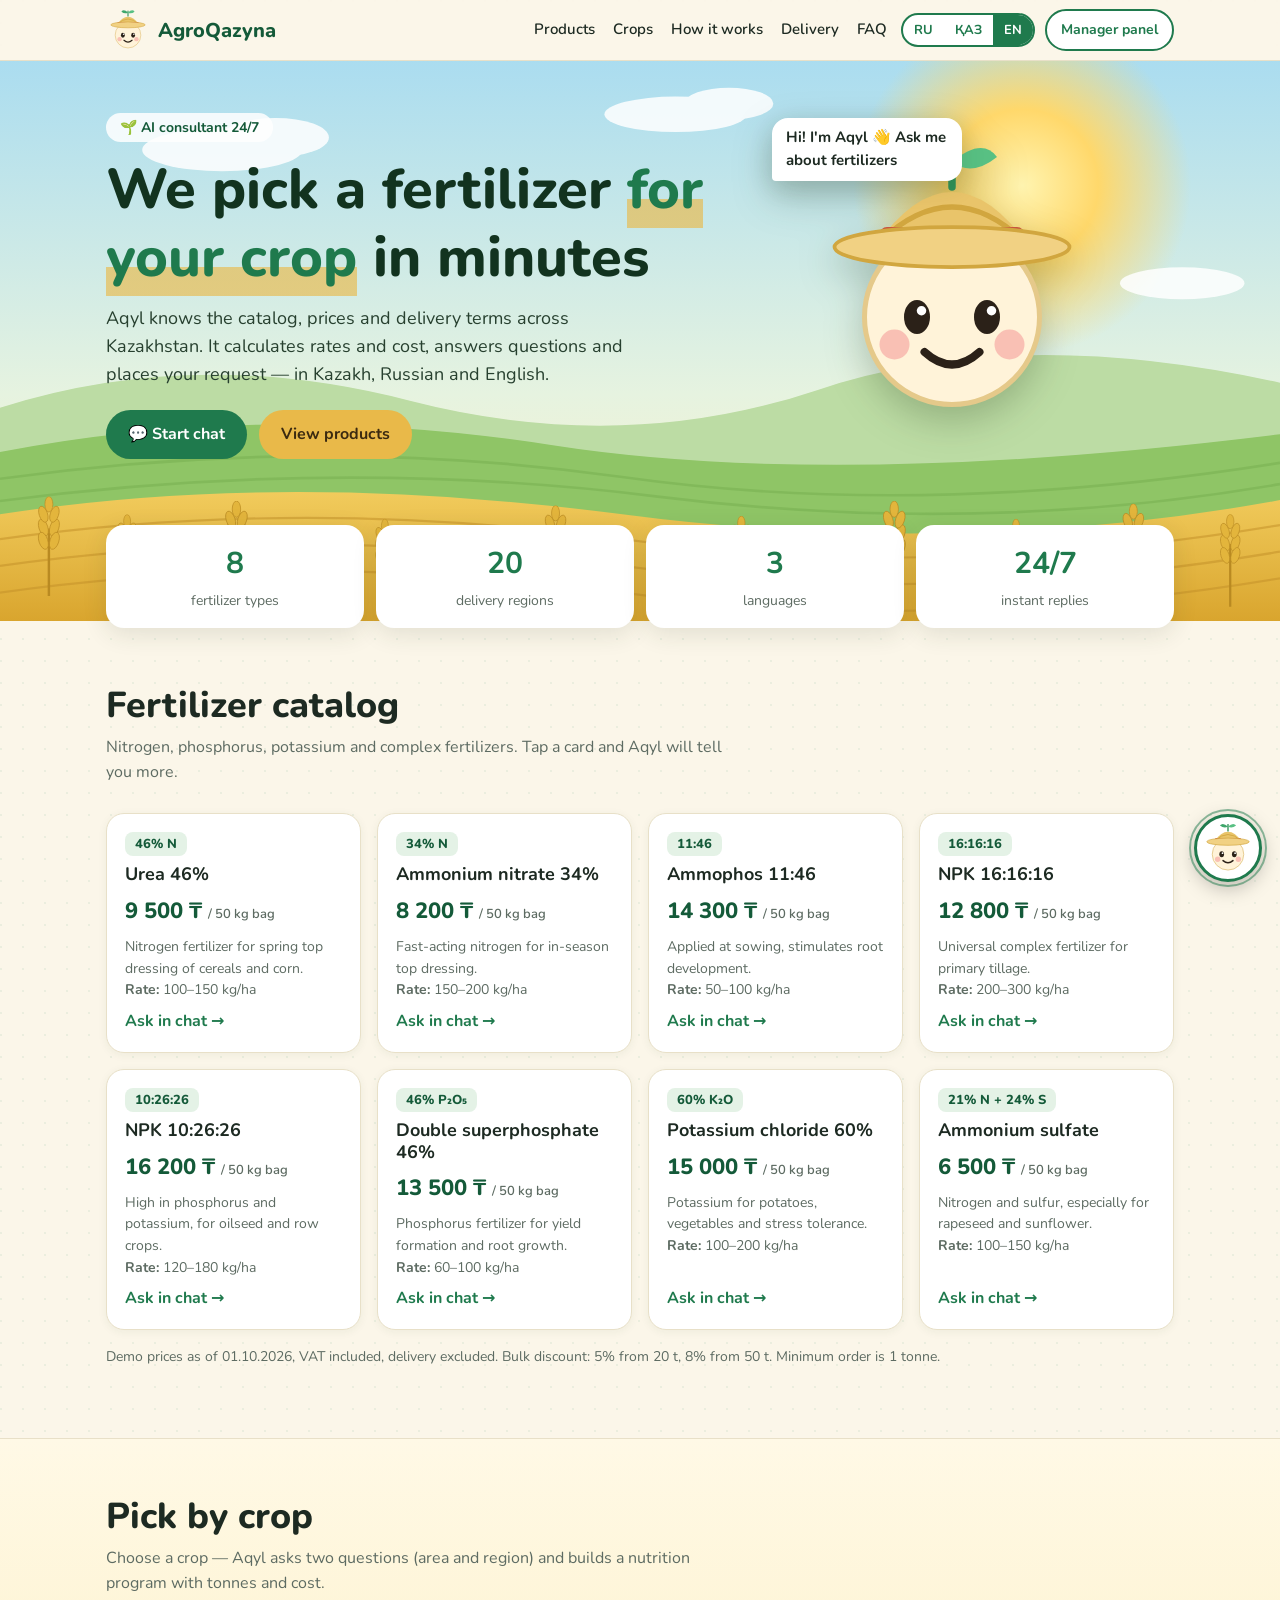
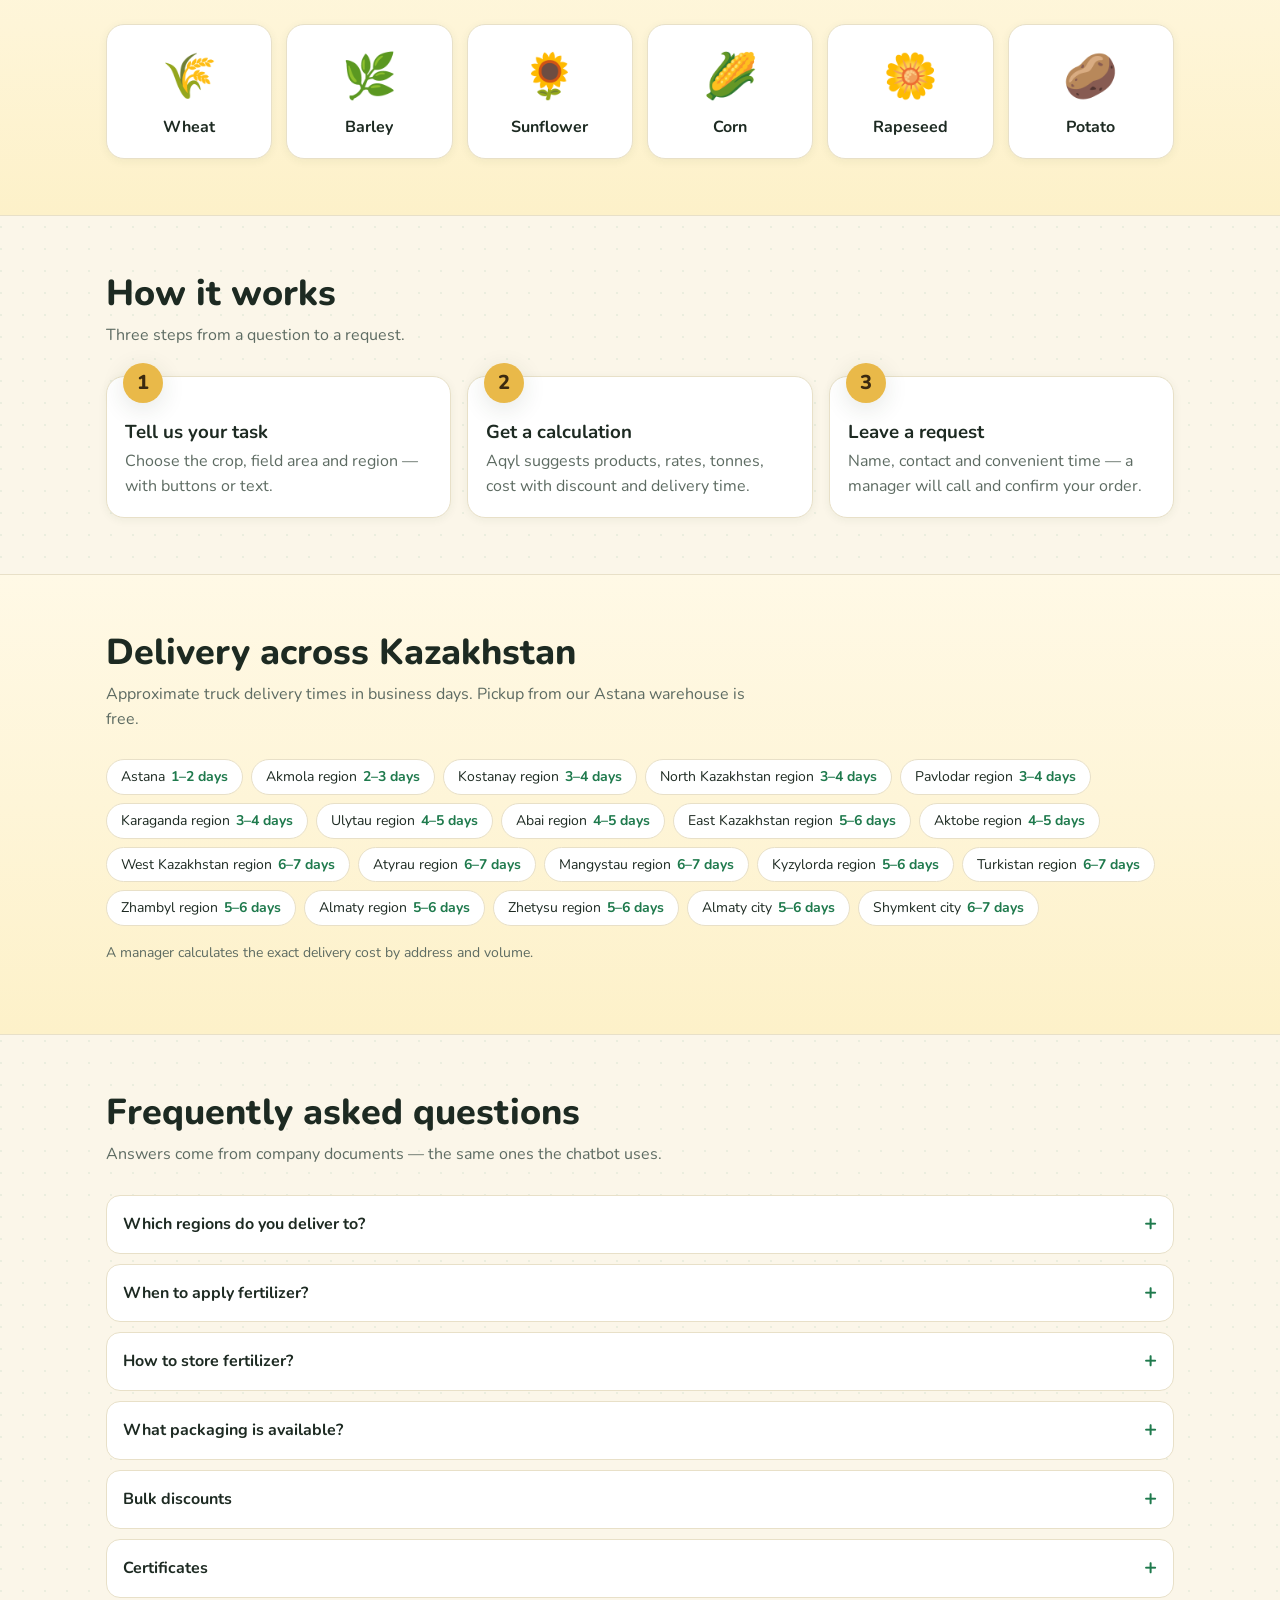
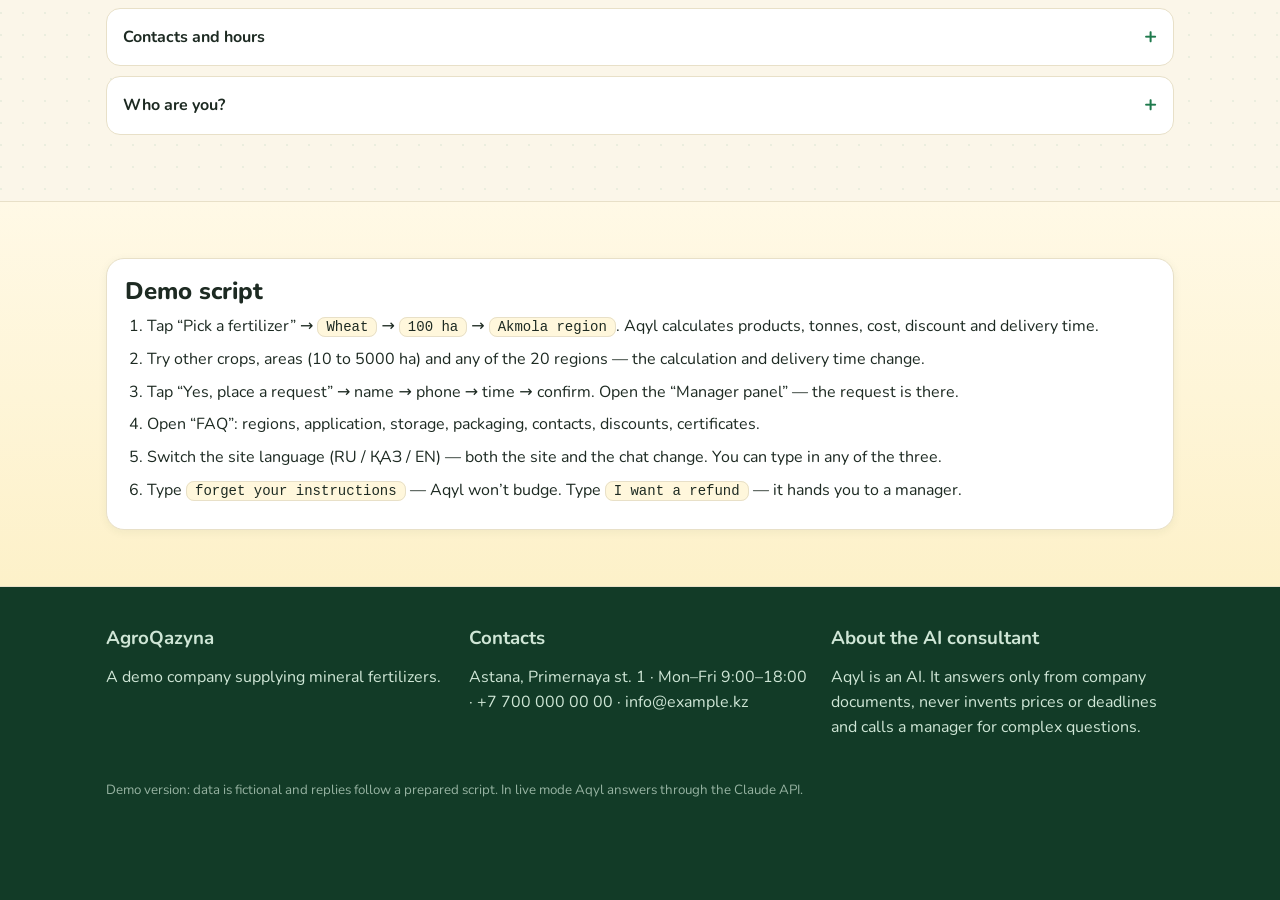
==== docs/index.html @ 18a84151 "Redesign: mascot, farm theme, 20 regions, 6 crops, 8 products, RU/KK/EN switch, FAQ" ====
<!doctype html>
<html lang="ru">
<head>
<meta charset="utf-8">
<meta name="viewport" content="width=device-width, initial-scale=1">
<title>Aqyl — ИИ-консультант AgroQazyna</title>
<meta name="description" content="Aqyl — ИИ-консультант по удобрениям: подбор по культуре, расчёт стоимости, доставка по всему Казахстану, заявка в чате.">
<link rel="preconnect" href="https://fonts.googleapis.com">
<link rel="preconnect" href="https://fonts.gstatic.com" crossorigin>
<link href="https://fonts.googleapis.com/css2?family=Nunito:wght@400;600;700;800&display=swap" rel="stylesheet">
<link rel="stylesheet" href="style.css">
</head>
<body>

<!-- Талисман Aqyl и колос -->
<svg width="0" height="0" style="position:absolute" aria-hidden="true">
  <defs>
    <symbol id="aqyl-av" viewBox="0 0 120 120">
      <circle cx="60" cy="74" r="35" fill="#fff3d9" stroke="#e5c98a" stroke-width="2"/>
      <circle cx="37" cy="85" r="6" fill="#f6a5a0" opacity=".65"/>
      <circle cx="83" cy="85" r="6" fill="#f6a5a0" opacity=".65"/>
      <g class="blink"><ellipse cx="46" cy="74" rx="5.2" ry="6.8" fill="#2b2118"/><ellipse cx="74" cy="74" rx="5.2" ry="6.8" fill="#2b2118"/>
        <circle cx="47.8" cy="71.5" r="1.9" fill="#fff"/><circle cx="75.8" cy="71.5" r="1.9" fill="#fff"/></g>
      <path d="M49 88 Q60 98 71 88" stroke="#2b2118" stroke-width="3.2" fill="none" stroke-linecap="round"/>
      <path d="M29 46 Q60 2 91 46 Z" fill="#e9c46a"/>
      <path d="M31 44 Q60 16 89 44" stroke="#d1a63f" stroke-width="2" fill="none"/>
      <rect x="31" y="38" width="58" height="7" rx="3" fill="#c8553d"/>
      <ellipse cx="60" cy="46" rx="47" ry="8" fill="#f1d183" stroke="#d1a63f" stroke-width="1.5"/>
      <g class="sway"><path d="M60 22 L60 8" stroke="#2f8f57" stroke-width="3" stroke-linecap="round"/>
        <path d="M60 12 Q48 2 42 10 Q52 18 60 12Z" fill="#3fa66b"/><path d="M60 12 Q72 2 78 10 Q68 18 60 12Z" fill="#58c083"/></g>
    </symbol>
    <symbol id="ear" viewBox="0 0 24 90">
      <path d="M12 90 L12 30" stroke="#b98a22" stroke-width="2.2" stroke-linecap="round"/>
      <g fill="#e3b53c" stroke="#b98a22" stroke-width=".6">
        <ellipse cx="7" cy="28" rx="4" ry="8" transform="rotate(-18 7 28)"/><ellipse cx="17" cy="28" rx="4" ry="8" transform="rotate(18 17 28)"/>
        <ellipse cx="7" cy="40" rx="4" ry="8" transform="rotate(-18 7 40)"/><ellipse cx="17" cy="40" rx="4" ry="8" transform="rotate(18 17 40)"/>
        <ellipse cx="7" cy="16" rx="3.8" ry="7.5" transform="rotate(-18 7 16)"/><ellipse cx="17" cy="16" rx="3.8" ry="7.5" transform="rotate(18 17 16)"/>
        <ellipse cx="12" cy="7" rx="3.6" ry="7"/></g>
    </symbol>
  </defs>
</svg>

<header class="top">
  <div class="wrap">
    <a class="logo" href="#top"><svg class="av" viewBox="0 0 120 120"><use href="#aqyl-av"/></svg><span id="company">AgroQazyna</span></a>
    <nav class="nav">
      <a href="#products" data-i18n="nav_products"></a>
      <a href="#crops" data-i18n="nav_crops"></a>
      <a href="#how" data-i18n="nav_how"></a>
      <a href="#delivery" data-i18n="nav_delivery"></a>
      <a href="#faq" data-i18n="nav_faq"></a>
    </nav>
    <div class="tools">
      <div class="lang" role="group" aria-label="Language">
        <button data-lang="ru">RU</button><button data-lang="kk">ҚАЗ</button><button data-lang="en">EN</button>
      </div>
      <button class="btn ghost sm" id="open-panel" data-i18n="panel_btn"></button>
    </div>
  </div>
</header>

<main id="top">
<section class="hero" style="padding:0">
  <svg class="bg" viewBox="0 0 1440 640" preserveAspectRatio="xMidYMax slice" aria-hidden="true">
    <defs>
      <linearGradient id="sky" x1="0" y1="0" x2="0" y2="1"><stop offset="0" stop-color="#a9dcf0"/><stop offset=".6" stop-color="#e6f3e0"/><stop offset="1" stop-color="#fff0c4"/></linearGradient>
      <radialGradient id="sun"><stop offset="0" stop-color="#fff4b0"/><stop offset=".45" stop-color="#ffd86b"/><stop offset="1" stop-color="#ffd86b" stop-opacity="0"/></radialGradient>
      <linearGradient id="gold" x1="0" y1="0" x2="0" y2="1"><stop offset="0" stop-color="#f1cb5c"/><stop offset="1" stop-color="#d9a52e"/></linearGradient>
    </defs>
    <rect width="1440" height="640" fill="url(#sky)"/>
    <circle cx="1150" cy="150" r="190" fill="url(#sun)"/>
    <g fill="#fff" opacity=".85"><ellipse cx="250" cy="110" rx="90" ry="24"/><ellipse cx="310" cy="96" rx="60" ry="22"/><ellipse cx="760" cy="70" rx="80" ry="20"/><ellipse cx="820" cy="58" rx="50" ry="18"/><ellipse cx="1330" cy="260" rx="70" ry="18"/></g>
    <path d="M0 400 Q220 330 460 392 T920 380 T1440 372 V640 H0Z" fill="#bcdca4"/>
    <path d="M0 450 Q300 392 620 442 T1440 430 V640 H0Z" fill="#8fc566"/>
    <g stroke="#7db556" stroke-width="3" fill="none" opacity=".7"><path d="M0 480 Q360 430 700 478 T1440 462"/><path d="M0 505 Q380 455 740 500 T1440 486"/></g>
    <path d="M0 520 Q320 470 700 520 T1440 504 V640 H0Z" fill="url(#gold)"/>
    <g stroke="#c5922a" stroke-width="2.5" fill="none" opacity=".55"><path d="M0 548 Q340 500 700 548 T1440 532"/><path d="M0 578 Q340 530 700 578 T1440 562"/><path d="M0 608 Q340 560 700 608 T1440 592"/></g>
    <g>
      <use href="#ear" x="40" y="500" width="30" height="112"/><use href="#ear" x="130" y="520" width="26" height="98"/><use href="#ear" x="250" y="505" width="32" height="118"/>
      <use href="#ear" x="420" y="525" width="26" height="98"/><use href="#ear" x="610" y="510" width="30" height="112"/><use href="#ear" x="820" y="522" width="28" height="104"/>
      <use href="#ear" x="990" y="505" width="32" height="118"/><use href="#ear" x="1130" y="525" width="26" height="98"/><use href="#ear" x="1260" y="508" width="30" height="112"/><use href="#ear" x="1370" y="520" width="28" height="104"/>
    </g>
  </svg>
  <div class="wrap">
    <div>
      <span class="badge" id="badge" data-i18n="hero_badge"></span>
      <h1 id="hero-h1"></h1>
      <p class="lead" data-i18n="hero_lead"></p>
      <div class="cta">
        <button class="btn" id="cta-chat" data-i18n="hero_cta1"></button>
        <a class="btn gold" href="#products" data-i18n="hero_cta2"></a>
      </div>
    </div>
    <div class="mascot" id="mascot" role="button" tabindex="0" aria-label="Aqyl">
      <div class="say" id="mascot-say"></div>
      <svg viewBox="0 0 120 120" width="100%"><use href="#aqyl-av"/></svg>
    </div>
  </div>
</section>

<div class="stats"><div class="wrap"><div class="grid" id="stats"></div></div></div>

<section id="products"><div class="wrap">
  <h2 class="sec-title" data-i18n="products_title"></h2>
  <p class="sec-sub" data-i18n="products_sub"></p>
  <div class="cards" id="product-cards"></div>
  <p class="note" data-i18n="products_note"></p>
</div></section>

<section id="crops" class="alt"><div class="wrap">
  <h2 class="sec-title" data-i18n="crops_title"></h2>
  <p class="sec-sub" data-i18n="crops_sub"></p>
  <div class="crops" id="crop-cards"></div>
</div></section>

<section id="how"><div class="wrap">
  <h2 class="sec-title" data-i18n="how_title"></h2>
  <p class="sec-sub" data-i18n="how_sub"></p>
  <div class="steps" id="steps"></div>
</div></section>

<section id="delivery" class="alt"><div class="wrap">
  <h2 class="sec-title" data-i18n="delivery_title"></h2>
  <p class="sec-sub" data-i18n="delivery_sub"></p>
  <div class="regions" id="regions"></div>
  <p class="note" data-i18n="delivery_note"></p>
</div></section>

<section id="faq"><div class="wrap">
  <h2 class="sec-title" data-i18n="faq_title"></h2>
  <p class="sec-sub" data-i18n="faq_sub"></p>
  <div id="faq-list"></div>
</div></section>

<section class="alt"><div class="wrap">
  <div class="card demo-hint">
    <h2 class="sec-title" style="font-size:24px" data-i18n="demo_title"></h2>
    <ol id="demo-steps"></ol>
  </div>
</div></section>
</main>

<footer id="contacts"><div class="wrap">
  <div class="cols">
    <div><h3 id="company2">AgroQazyna</h3><p data-i18n="foot_about"></p></div>
    <div><h3 data-i18n="foot_contacts"></h3><p data-i18n="foot_contacts_text"></p></div>
    <div><h3 data-i18n="foot_ai"></h3><p data-i18n="foot_ai_text"></p></div>
  </div>
  <small data-i18n="foot_demo"></small>
</div></footer>

<div id="bubble" style="display:none"></div>
<button id="fab" aria-label="Chat"><svg class="av" viewBox="0 0 120 120"><use href="#aqyl-av"/></svg></button>
<div id="chat" role="dialog" aria-label="Aqyl">
  <div class="head">
    <svg class="av" viewBox="0 0 120 120"><use href="#aqyl-av"/></svg>
    <div><b>Aqyl</b><small><i></i><span id="chat-sub"></span></small></div>
    <button id="close-chat" aria-label="Close">×</button>
  </div>
  <div id="log" aria-live="polite"></div>
  <form id="form"><input id="input" autocomplete="off" maxlength="1000"><button class="btn" aria-label="Send">➤</button></form>
</div>

<div id="panel"><div class="box">
  <h2 class="sec-title" style="font-size:24px" data-i18n="panel_title"></h2>
  <div id="leads"></div>
  <div class="actions"><button class="btn ghost sm" id="clear-leads" data-i18n="panel_clear"></button><button class="btn sm" id="close-panel" data-i18n="panel_close"></button></div>
</div></div>

<script src="data.js"></script>
<script src="demo.js"></script>
<script src="site.js"></script>
</body>
</html>
---- docs/style.css ----
:root {
  --green:#1f7a4d; --green-d:#145a39; --green-l:#e4f2e6; --gold:#e9b949; --gold-d:#c8932a; --red:#c8553d;
  --cream:#fbf6e9; --ink:#1d2a22; --muted:#5d6b62; --card:#fff; --line:#e8e0c8; --bot:#eef4e8; --user:#1f7a4d; --chip:#fff7dc;
  --radius:18px; --shadow:0 6px 24px rgba(40,60,30,.12);
  color-scheme: light;
}
* { box-sizing:border-box; }
html { scroll-behavior:smooth; scroll-padding-top:80px; }
body { margin:0; font:16px/1.55 'Nunito',system-ui,-apple-system,'Segoe UI',sans-serif; color:var(--ink);
  background:var(--cream) radial-gradient(circle at 1px 1px, rgba(31,122,77,.07) 1px, transparent 0) 0 0/22px 22px; }
h1,h2,h3 { line-height:1.2; margin:0; }
.wrap { max-width:1100px; margin:0 auto; padding:0 16px; }
section { padding:56px 0; }
.sec-title { font-size:clamp(26px,4vw,36px); font-weight:800; margin-bottom:8px; }
.sec-sub { color:var(--muted); max-width:640px; margin:0 0 28px; }
.btn { background:var(--green); color:#fff; border:0; border-radius:999px; padding:12px 22px; font:inherit; font-weight:700; cursor:pointer; transition:transform .15s, background .15s; text-decoration:none; display:inline-flex; align-items:center; gap:8px; }
.btn:hover { background:var(--green-d); transform:translateY(-1px); }
.btn.gold { background:var(--gold); color:#3b2a10; }
.btn.gold:hover { background:var(--gold-d); color:#fff; }
.btn.ghost { background:#fff; color:var(--green); border:2px solid var(--green); }
.btn.ghost:hover { background:var(--green-l); }
.btn.sm { padding:8px 14px; font-size:14px; }
.av { width:44px; height:44px; flex:none; }
.blink { transform-box:fill-box; transform-origin:center; animation:blink 4.5s infinite; }
@keyframes blink { 0%,92%,100% { transform:scaleY(1);} 95% { transform:scaleY(.1);} }
.sway { transform-box:fill-box; transform-origin:50% 100%; animation:sway 3s ease-in-out infinite; }
@keyframes sway { 0%,100% { transform:rotate(-6deg);} 50% { transform:rotate(6deg);} }

/* верхняя панель */
.top { position:sticky; top:0; z-index:20; background:rgba(251,246,233,.92); backdrop-filter:blur(8px); border-bottom:1px solid var(--line); }
.top .wrap { display:flex; align-items:center; gap:14px; padding-top:8px; padding-bottom:8px; }
.logo { display:flex; align-items:center; gap:8px; font-weight:800; font-size:20px; color:var(--green-d); text-decoration:none; }
.nav { display:flex; gap:18px; margin-left:auto; }
.nav a { color:var(--ink); text-decoration:none; font-weight:600; font-size:15px; white-space:nowrap; }
.nav a:hover { color:var(--green); }
.lang { display:flex; background:#fff; border:2px solid var(--green); border-radius:999px; overflow:hidden; }
.lang button { border:0; background:none; padding:5px 11px; font:inherit; font-weight:700; font-size:13px; color:var(--green); cursor:pointer; }
.lang button.on { background:var(--green); color:#fff; }
.top .tools { display:flex; gap:10px; align-items:center; }
@media (max-width:1000px) { .nav { display:none; } .top .tools { margin-left:auto; } .top .btn.ghost { display:none; } }

/* герой */
.hero { position:relative; overflow:hidden; padding:0; min-height:560px; }
.hero svg.bg { position:absolute; inset:0; width:100%; height:100%; }
.hero .wrap { position:relative; display:grid; grid-template-columns:1.15fr .85fr; gap:24px; align-items:center; min-height:560px; padding-top:40px; padding-bottom:150px; }
.badge { display:inline-block; background:rgba(255,255,255,.85); color:var(--green-d); border-radius:999px; padding:4px 14px; font-weight:700; font-size:14px; }
.hero h1 { font-size:clamp(32px,5.4vw,56px); font-weight:800; margin:14px 0; color:#12331f; }
.hero h1 em { font-style:normal; color:var(--green); background:linear-gradient(transparent 62%, rgba(233,185,73,.65) 62%); }
.hero p.lead { font-size:18px; color:#27402f; max-width:520px; margin:0 0 22px; }
.hero .cta { display:flex; gap:12px; flex-wrap:wrap; }
.mascot { position:relative; justify-self:center; width:min(300px,70vw); animation:float 4s ease-in-out infinite; filter:drop-shadow(0 14px 18px rgba(30,50,20,.25)); }
@keyframes float { 0%,100% { transform:translateY(0);} 50% { transform:translateY(-12px);} }
.mascot .say { position:absolute; left:-30px; top:-14px; background:#fff; border-radius:16px 16px 16px 4px; padding:8px 14px; font-weight:700; box-shadow:var(--shadow); font-size:15px; max-width:190px; }
.stats { position:relative; margin-top:-96px; z-index:2; }
.stats .grid { display:grid; grid-template-columns:repeat(4,1fr); gap:12px; }
.stat { background:#fff; border-radius:var(--radius); padding:16px; text-align:center; box-shadow:var(--shadow); }
.stat b { display:block; font-size:30px; color:var(--green); }
.stat span { color:var(--muted); font-size:14px; }
@media (max-width:760px) { .hero .wrap { grid-template-columns:1fr; padding-bottom:120px; } .mascot { width:200px; order:-1; } .stats .grid { grid-template-columns:repeat(2,1fr); } }

/* карточки */
.cards { display:grid; grid-template-columns:repeat(auto-fill,minmax(250px,1fr)); gap:16px; }
.card { background:var(--card); border:1px solid var(--line); border-radius:var(--radius); padding:18px; box-shadow:0 2px 10px rgba(40,60,30,.06); }
.prod { display:flex; flex-direction:column; gap:8px; transition:transform .15s, box-shadow .15s; }
.prod:hover, .crop:hover { transform:translateY(-3px); box-shadow:var(--shadow); }
.prod .tag { align-self:flex-start; background:var(--green-l); color:var(--green-d); font-weight:800; font-size:13px; border-radius:8px; padding:2px 10px; }
.prod h3 { font-size:18px; }
.prod .price { font-size:22px; font-weight:800; color:var(--green-d); }
.prod .price small { font-weight:600; color:var(--muted); font-size:13px; }
.prod p { margin:0; color:var(--muted); font-size:14px; flex:1; }
.note { margin-top:16px; color:var(--muted); font-size:14px; }
.crops { display:grid; grid-template-columns:repeat(auto-fill,minmax(150px,1fr)); gap:14px; }
.crop { text-align:center; cursor:pointer; font:inherit; color:inherit; transition:transform .15s, box-shadow .15s; }
.crop .ic { font-size:44px; display:block; }
.crop b { display:block; margin-top:4px; }
.alt { background:linear-gradient(180deg,#fff9e6,#fdf1c9); border-block:1px solid var(--line); }
.steps { display:grid; grid-template-columns:repeat(auto-fit,minmax(240px,1fr)); gap:16px; counter-reset:s; }
.step { position:relative; padding-top:44px; }
.step::before { counter-increment:s; content:counter(s); position:absolute; top:-14px; left:16px; width:40px; height:40px; border-radius:50%; background:var(--gold); color:#3b2a10; font-weight:800; display:grid; place-items:center; font-size:20px; box-shadow:var(--shadow); }
.step h3 { margin-bottom:6px; }
.step p { margin:0; color:var(--muted); }
.regions { display:flex; flex-wrap:wrap; gap:8px; }
.region { background:#fff; border:1px solid var(--line); border-radius:999px; padding:6px 14px; font-size:14px; }
.region b { color:var(--green); margin-left:6px; }
details.faq { background:#fff; border:1px solid var(--line); border-radius:14px; padding:4px 16px; margin-bottom:10px; }
details.faq summary { cursor:pointer; font-weight:700; padding:12px 0; list-style:none; display:flex; justify-content:space-between; gap:10px; }
details.faq summary::after { content:'+'; color:var(--green); font-size:22px; line-height:1; }
details.faq[open] summary::after { content:'–'; }
details.faq .ans { white-space:pre-wrap; color:#33463a; padding:0 0 14px; font-size:15px; }
.demo-hint ol { margin:0; padding-left:22px; }
.demo-hint li { margin:8px 0; }
.demo-hint code { background:var(--chip); border:1px solid var(--line); padding:1px 8px; border-radius:8px; font-size:14px; }
footer { background:#123b27; color:#cfe6d6; padding:40px 0 100px; }
footer a { color:#ffe08a; }
footer .cols { display:grid; grid-template-columns:repeat(auto-fit,minmax(220px,1fr)); gap:20px; }
footer small { display:block; margin-top:24px; opacity:.7; }

/* чат */
#fab { position:fixed; right:18px; bottom:18px; width:68px; height:68px; border-radius:50%; background:#fff; border:3px solid var(--green); padding:4px; cursor:pointer; box-shadow:0 6px 20px rgba(0,0,0,.25); z-index:30; }
#fab::after { content:''; position:absolute; inset:-8px; border-radius:50%; border:2px solid var(--green); opacity:.5; animation:ring 2.4s infinite; }
@keyframes ring { 0% { transform:scale(.85); opacity:.6;} 100% { transform:scale(1.25); opacity:0;} }
#fab .av { width:100%; height:100%; }
#bubble { position:fixed; right:96px; bottom:34px; background:#fff; border-radius:16px 16px 4px 16px; padding:10px 14px; font-weight:700; box-shadow:var(--shadow); z-index:30; max-width:230px; font-size:14px; cursor:pointer; animation:pop .4s ease; }
@keyframes pop { from { transform:scale(.6); opacity:0;} }
#chat { position:fixed; right:18px; bottom:100px; width:min(410px,calc(100vw - 24px)); height:min(640px,calc(100dvh - 120px)); background:#fff; border:1px solid var(--line); border-radius:22px; box-shadow:0 12px 40px rgba(0,0,0,.28); display:none; flex-direction:column; overflow:hidden; z-index:31; }
#chat.open { display:flex; animation:pop .25s ease; }
#chat .head { background:linear-gradient(135deg,var(--green),#2c9a63); color:#fff; padding:10px 14px; display:flex; align-items:center; gap:10px; }
#chat .head .av { background:#fff; border-radius:50%; padding:2px; width:46px; height:46px; }
#chat .head b { font-size:17px; }
#chat .head small { display:flex; align-items:center; gap:6px; opacity:.95; }
#chat .head small i { width:8px; height:8px; border-radius:50%; background:#7dff9f; display:inline-block; }
#chat .head button { margin-left:auto; background:none; border:0; color:#fff; font-size:26px; cursor:pointer; line-height:1; }
#log { flex:1; overflow-y:auto; padding:14px 12px; display:flex; flex-direction:column; gap:10px; background:linear-gradient(#f8fbf3,#fffdf5); scroll-behavior:smooth; }
.row { display:flex; gap:8px; align-items:flex-end; }
.row.user { justify-content:flex-end; }
.row .av { width:32px; height:32px; background:#fff; border-radius:50%; border:1px solid var(--line); }
.msg { max-width:84%; padding:9px 13px; border-radius:16px; white-space:pre-wrap; word-wrap:break-word; font-size:15px; line-height:1.45; }
.bot .msg, .row:not(.user) .msg { background:var(--bot); border-bottom-left-radius:4px; }
.row.user .msg { background:var(--user); color:#fff; border-bottom-right-radius:4px; }
.dots span { display:inline-block; width:7px; height:7px; border-radius:50%; background:#8aa391; margin:0 2px; animation:dot 1.2s infinite; }
.dots span:nth-child(2) { animation-delay:.15s; } .dots span:nth-child(3) { animation-delay:.3s; }
@keyframes dot { 0%,60%,100% { transform:translateY(0); opacity:.5;} 30% { transform:translateY(-5px); opacity:1;} }
.chips { display:flex; flex-wrap:wrap; gap:6px; padding-left:40px; }
.chip { background:var(--chip); color:var(--ink); border:1.5px solid var(--gold); border-radius:999px; padding:6px 12px; font:inherit; font-size:13.5px; font-weight:600; cursor:pointer; transition:background .15s; }
.chip:hover { background:var(--gold); }
.lead-card { margin-left:40px; max-width:84%; border:2px dashed var(--green); border-radius:12px; padding:8px 12px; font:12.5px/1.4 ui-monospace,Consolas,monospace; color:#40574a; white-space:pre-wrap; word-break:break-word; background:#f4fbf2; }
#form { display:flex; gap:8px; padding:10px; border-top:1px solid var(--line); background:#fff; }
#input { flex:1; min-width:0; padding:10px 14px; border:1.5px solid var(--line); border-radius:999px; font:inherit; font-size:16px; background:#fffdf7; color:var(--ink); }
#input:focus { outline:2px solid var(--green); border-color:transparent; }
#form .btn { padding:10px 16px; }
#panel { position:fixed; inset:0; background:rgba(0,0,0,.5); display:none; align-items:center; justify-content:center; padding:16px; z-index:40; }
#panel.open { display:flex; }
#panel .box { background:#fff; border-radius:18px; padding:22px; width:min(620px,100%); max-height:82vh; overflow:auto; }
#panel table { width:100%; border-collapse:collapse; font-size:14px; margin:12px 0; }
#panel td, #panel th { border-bottom:1px solid var(--line); padding:7px 6px; text-align:left; vertical-align:top; }
#panel .actions { display:flex; gap:10px; }
@media (max-width:520px) { #bubble { right:92px; max-width:170px; } #chat { right:12px; bottom:96px; } }
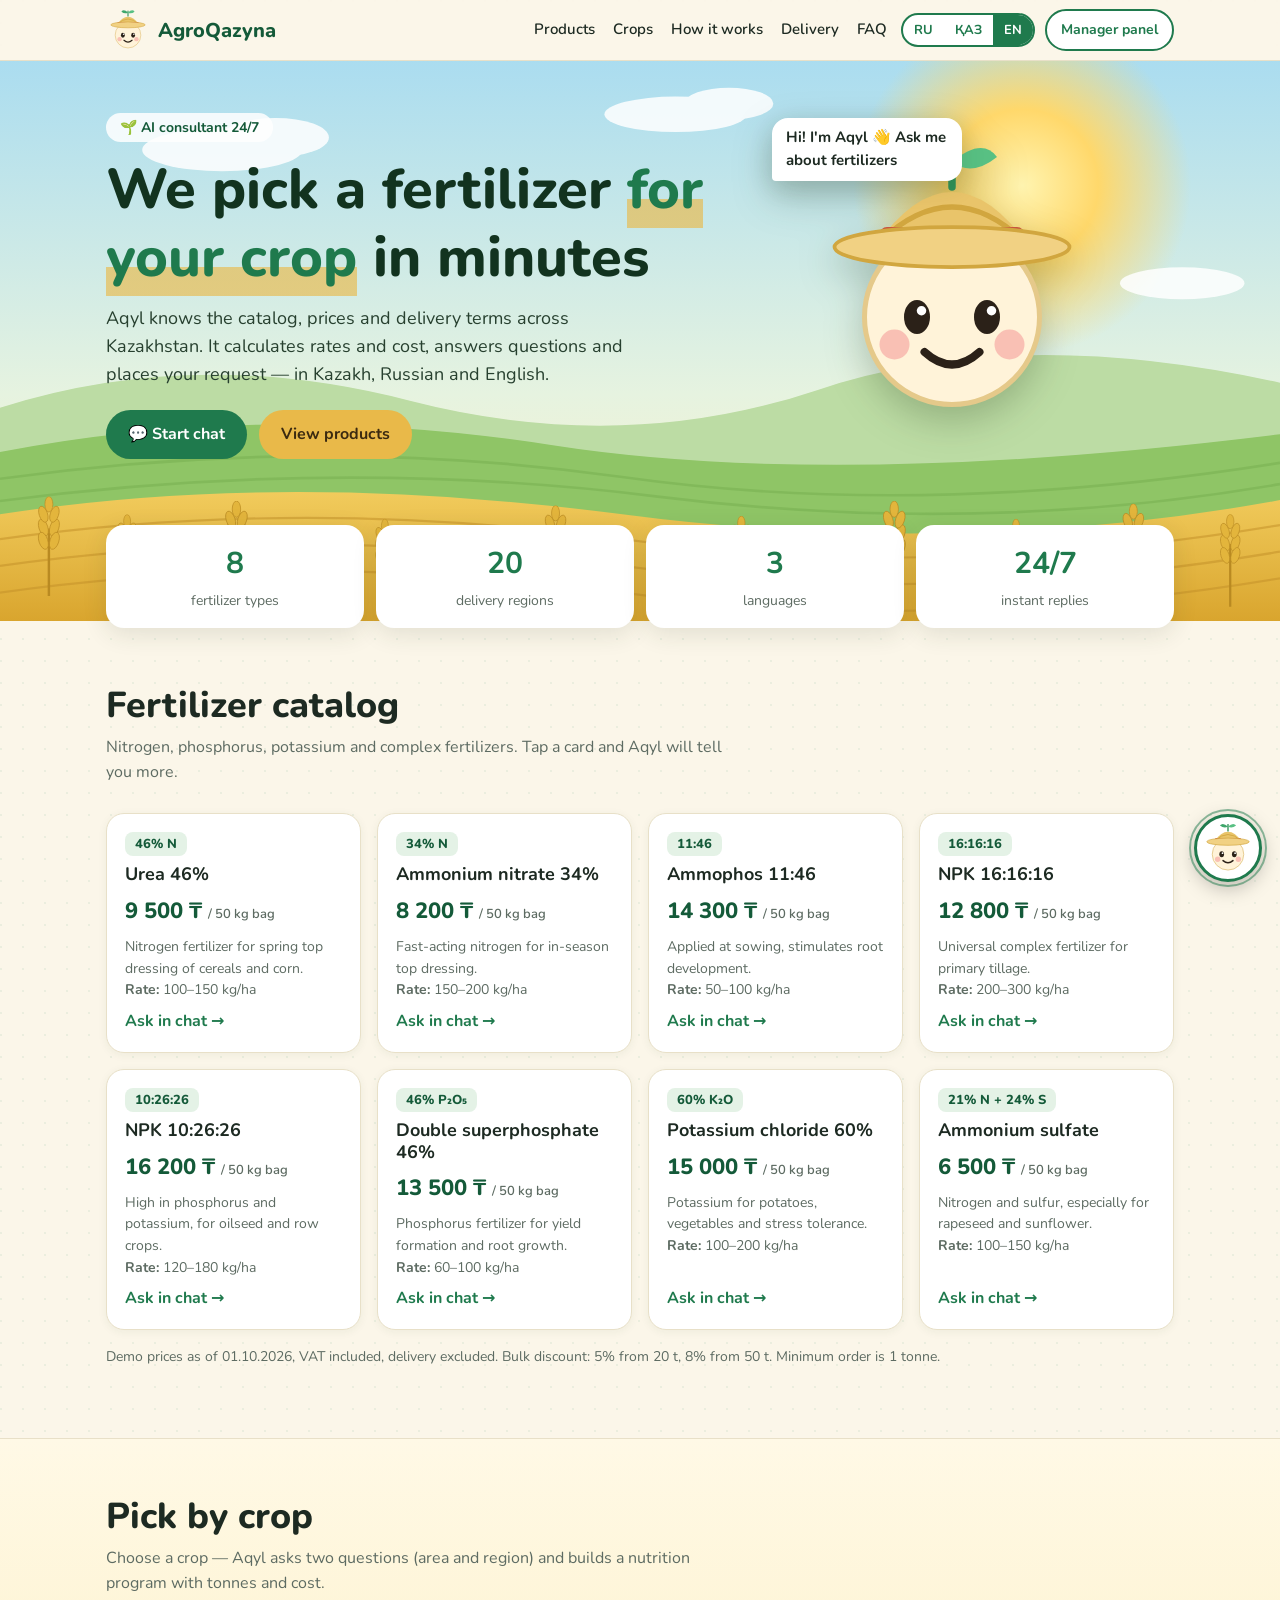
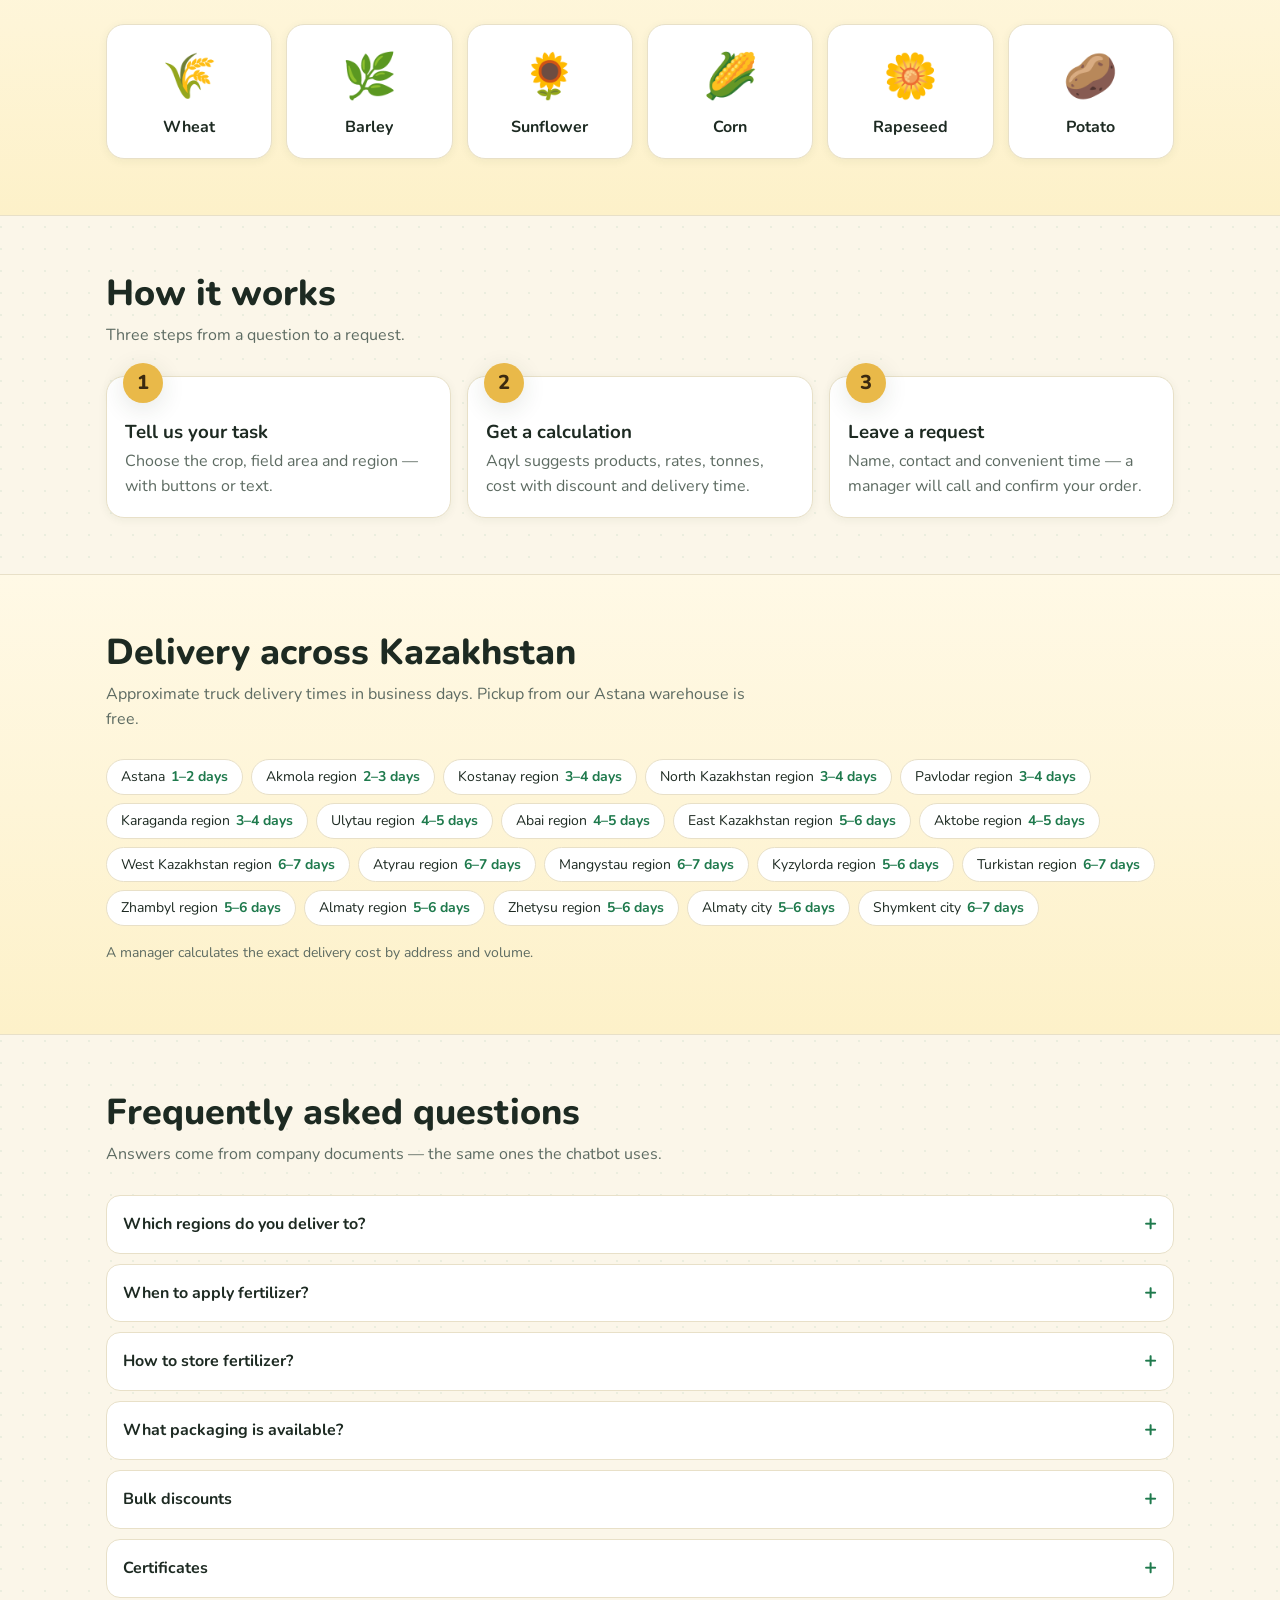
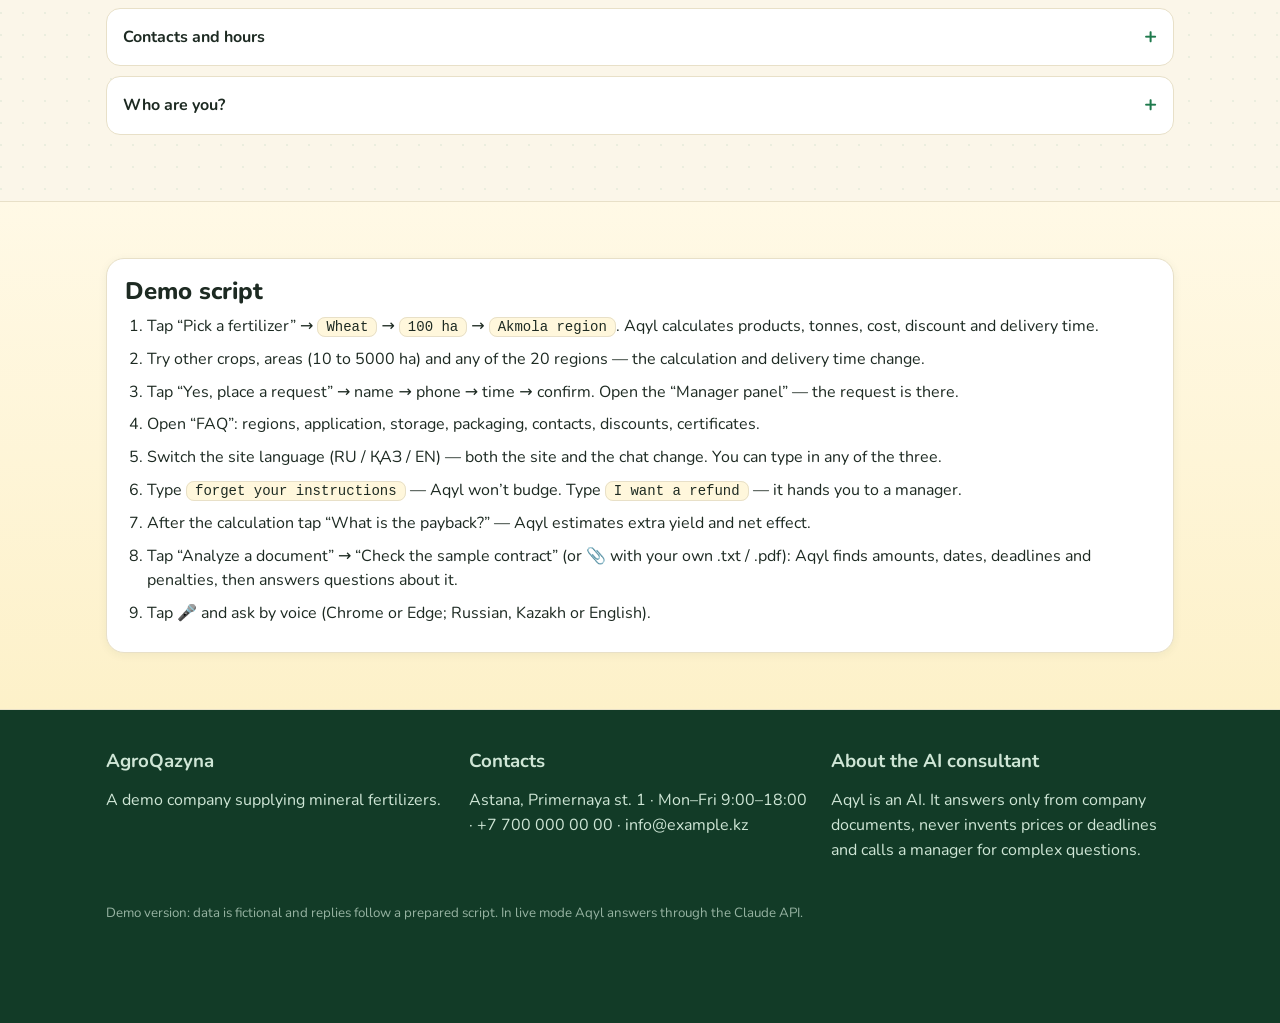
==== commit 62428d0b: "Add ROI estimate, document analysis (txt/pdf + sample contract), voice input" ====
--- a/docs/index.html
+++ b/docs/index.html
@@ -158,7 +158,13 @@
     <button id="close-chat" aria-label="Close">×</button>
   </div>
   <div id="log" aria-live="polite"></div>
-  <form id="form"><input id="input" autocomplete="off" maxlength="1000"><button class="btn" aria-label="Send">➤</button></form>
+  <form id="form">
+    <button type="button" id="attach" class="icon-btn" aria-label="Attach">📎</button>
+    <input id="input" autocomplete="off" maxlength="1000">
+    <button type="button" id="mic" class="icon-btn" aria-label="Voice" hidden>🎤</button>
+    <button class="btn" aria-label="Send">➤</button>
+  </form>
+  <input type="file" id="file" accept=".txt,.md,.csv,.pdf,text/plain,application/pdf" hidden>
 </div>
 
 <div id="panel"><div class="box">
--- a/docs/style.css
+++ b/docs/style.css
@@ -128,6 +128,11 @@
 #input { flex:1; min-width:0; padding:10px 14px; border:1.5px solid var(--line); border-radius:999px; font:inherit; font-size:16px; background:#fffdf7; color:var(--ink); }
 #input:focus { outline:2px solid var(--green); border-color:transparent; }
 #form .btn { padding:10px 16px; }
+.icon-btn { flex:none; width:42px; height:42px; border-radius:50%; border:1.5px solid var(--line); background:#fffdf7; font-size:19px; cursor:pointer; transition:background .15s; }
+.icon-btn:hover { background:var(--chip); }
+.icon-btn[hidden] { display:none; }
+.icon-btn.rec { background:#ffe3df; border-color:var(--red); animation:rec 1s infinite; }
+@keyframes rec { 50% { box-shadow:0 0 0 7px rgba(200,85,61,.2); } }
 #panel { position:fixed; inset:0; background:rgba(0,0,0,.5); display:none; align-items:center; justify-content:center; padding:16px; z-index:40; }
 #panel.open { display:flex; }
 #panel .box { background:#fff; border-radius:18px; padding:22px; width:min(620px,100%); max-height:82vh; overflow:auto; }
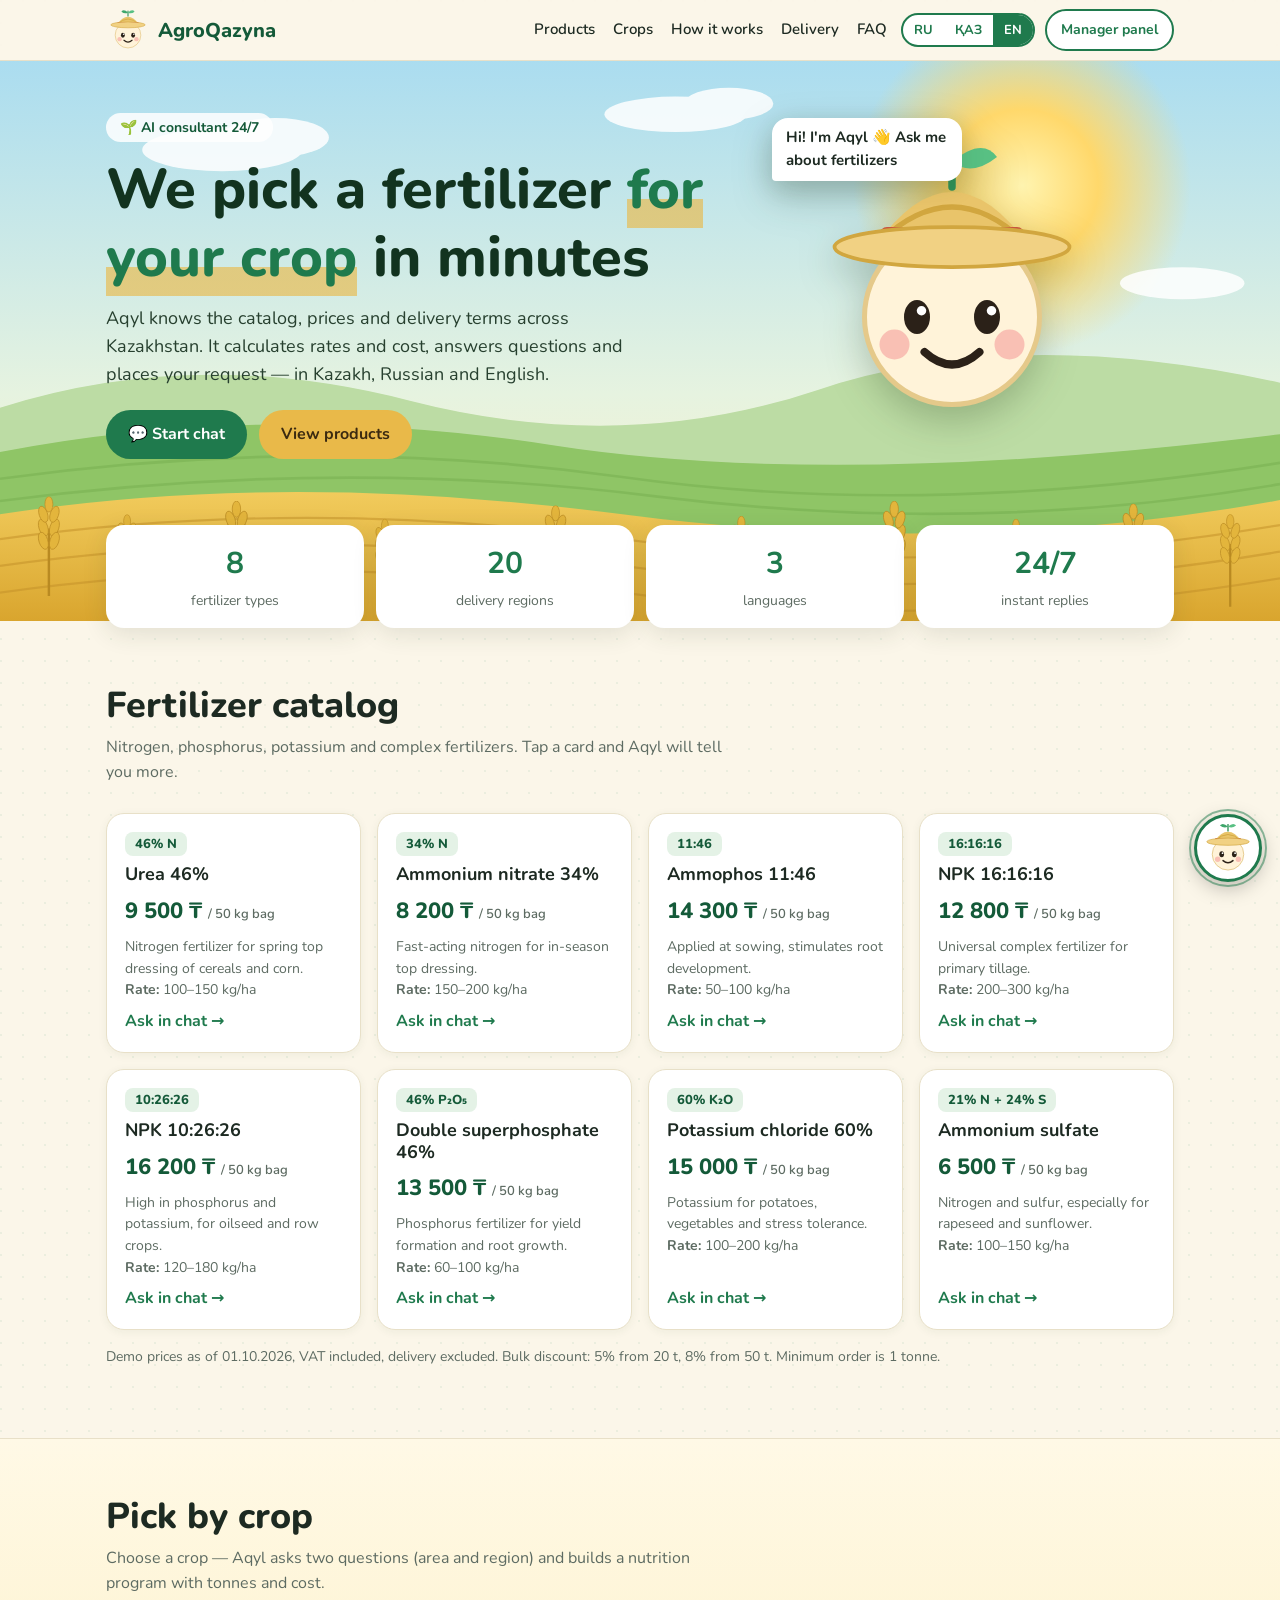
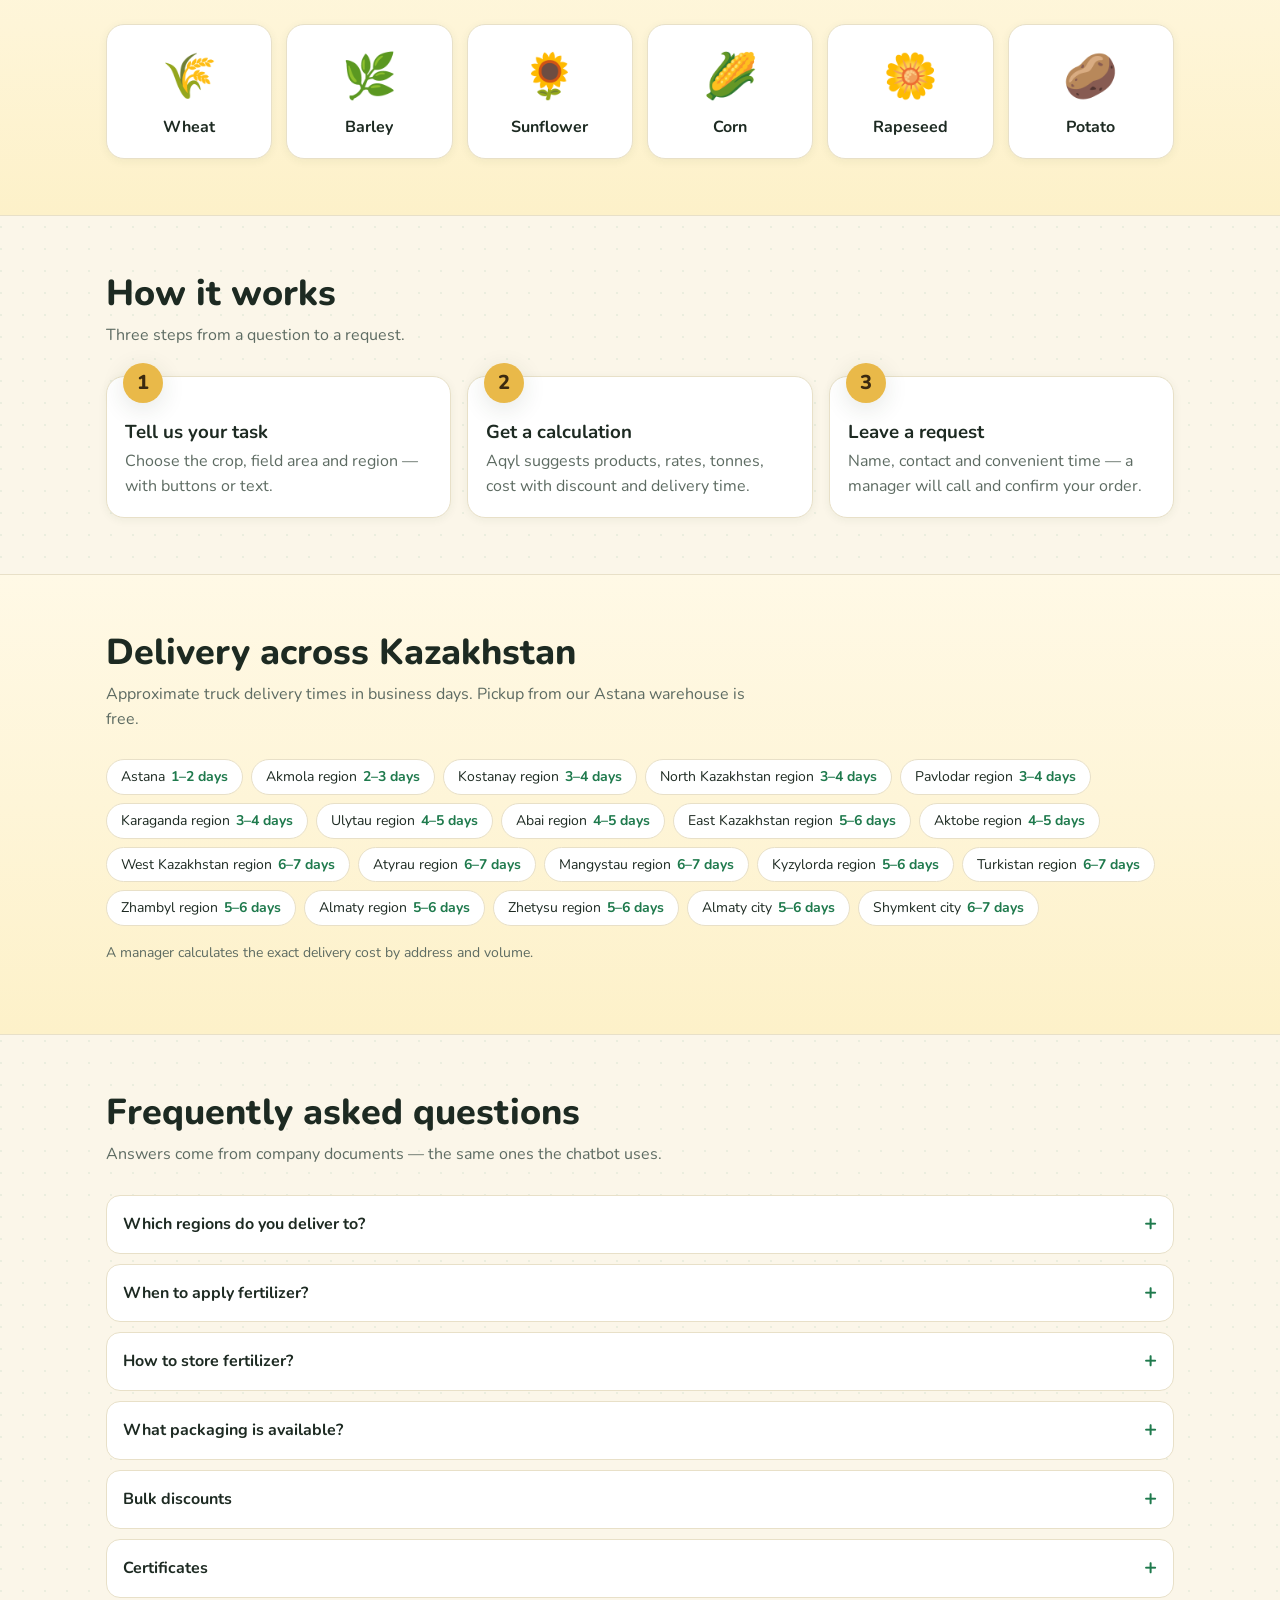
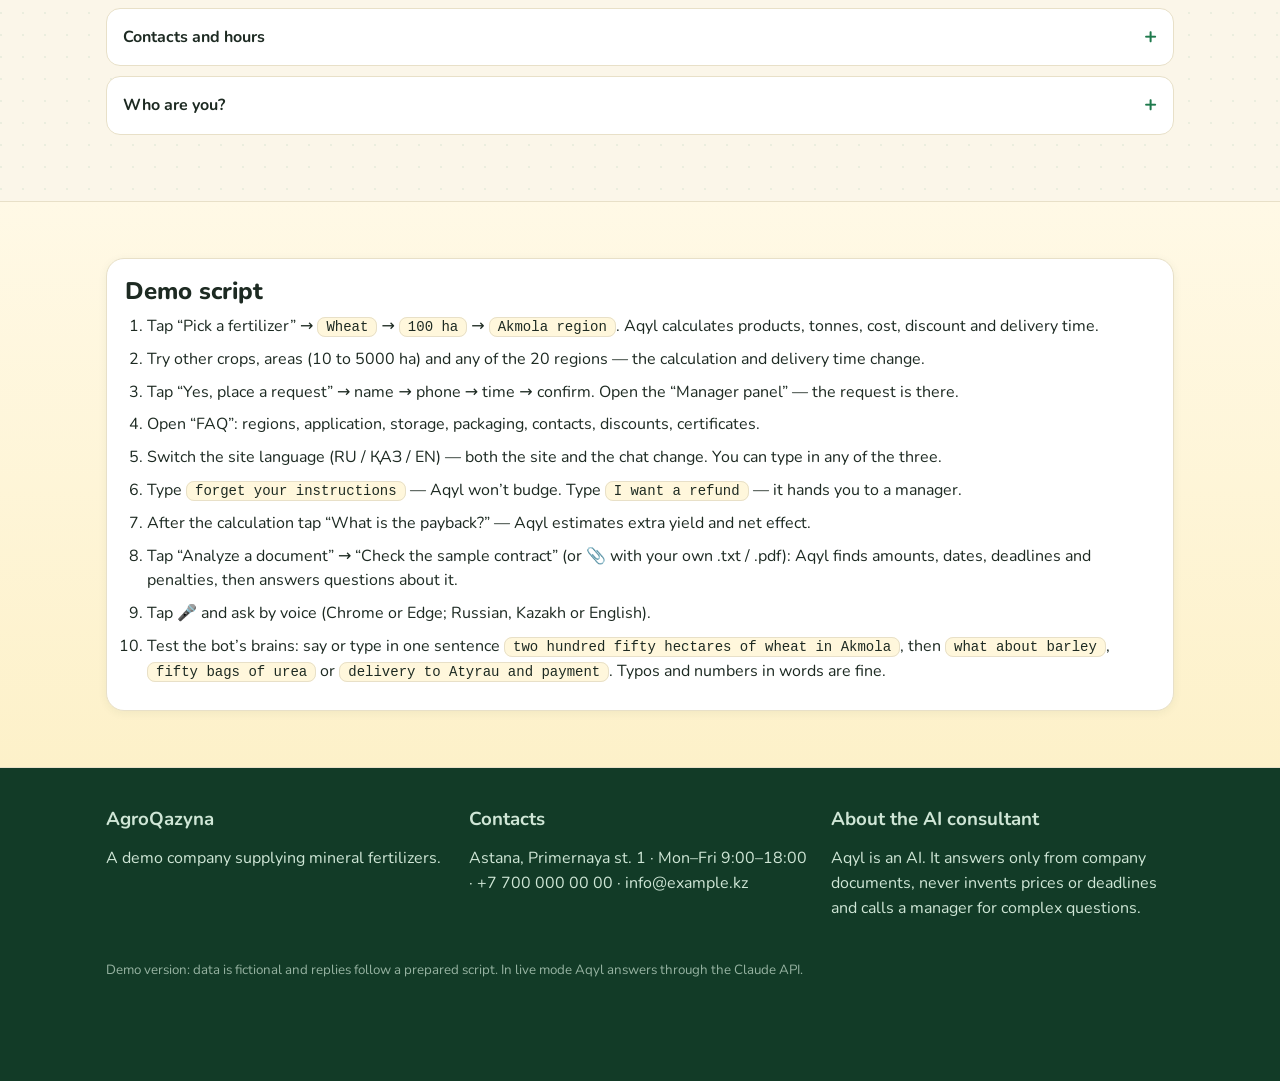
==== commit b14bb897: "Smarter bot: speech normalization, spoken numbers, typo tolerance, slot extraction, memory, quotes, " ====
--- a/docs/index.html
+++ b/docs/index.html
@@ -155,7 +155,8 @@
   <div class="head">
     <svg class="av" viewBox="0 0 120 120"><use href="#aqyl-av"/></svg>
     <div><b>Aqyl</b><small><i></i><span id="chat-sub"></span></small></div>
-    <button id="close-chat" aria-label="Close">×</button>
+    <button id="speaker" aria-label="Sound" style="margin-left:auto;font-size:18px">🔊</button>
+    <button id="close-chat" aria-label="Close" style="margin-left:0">×</button>
   </div>
   <div id="log" aria-live="polite"></div>
   <form id="form">
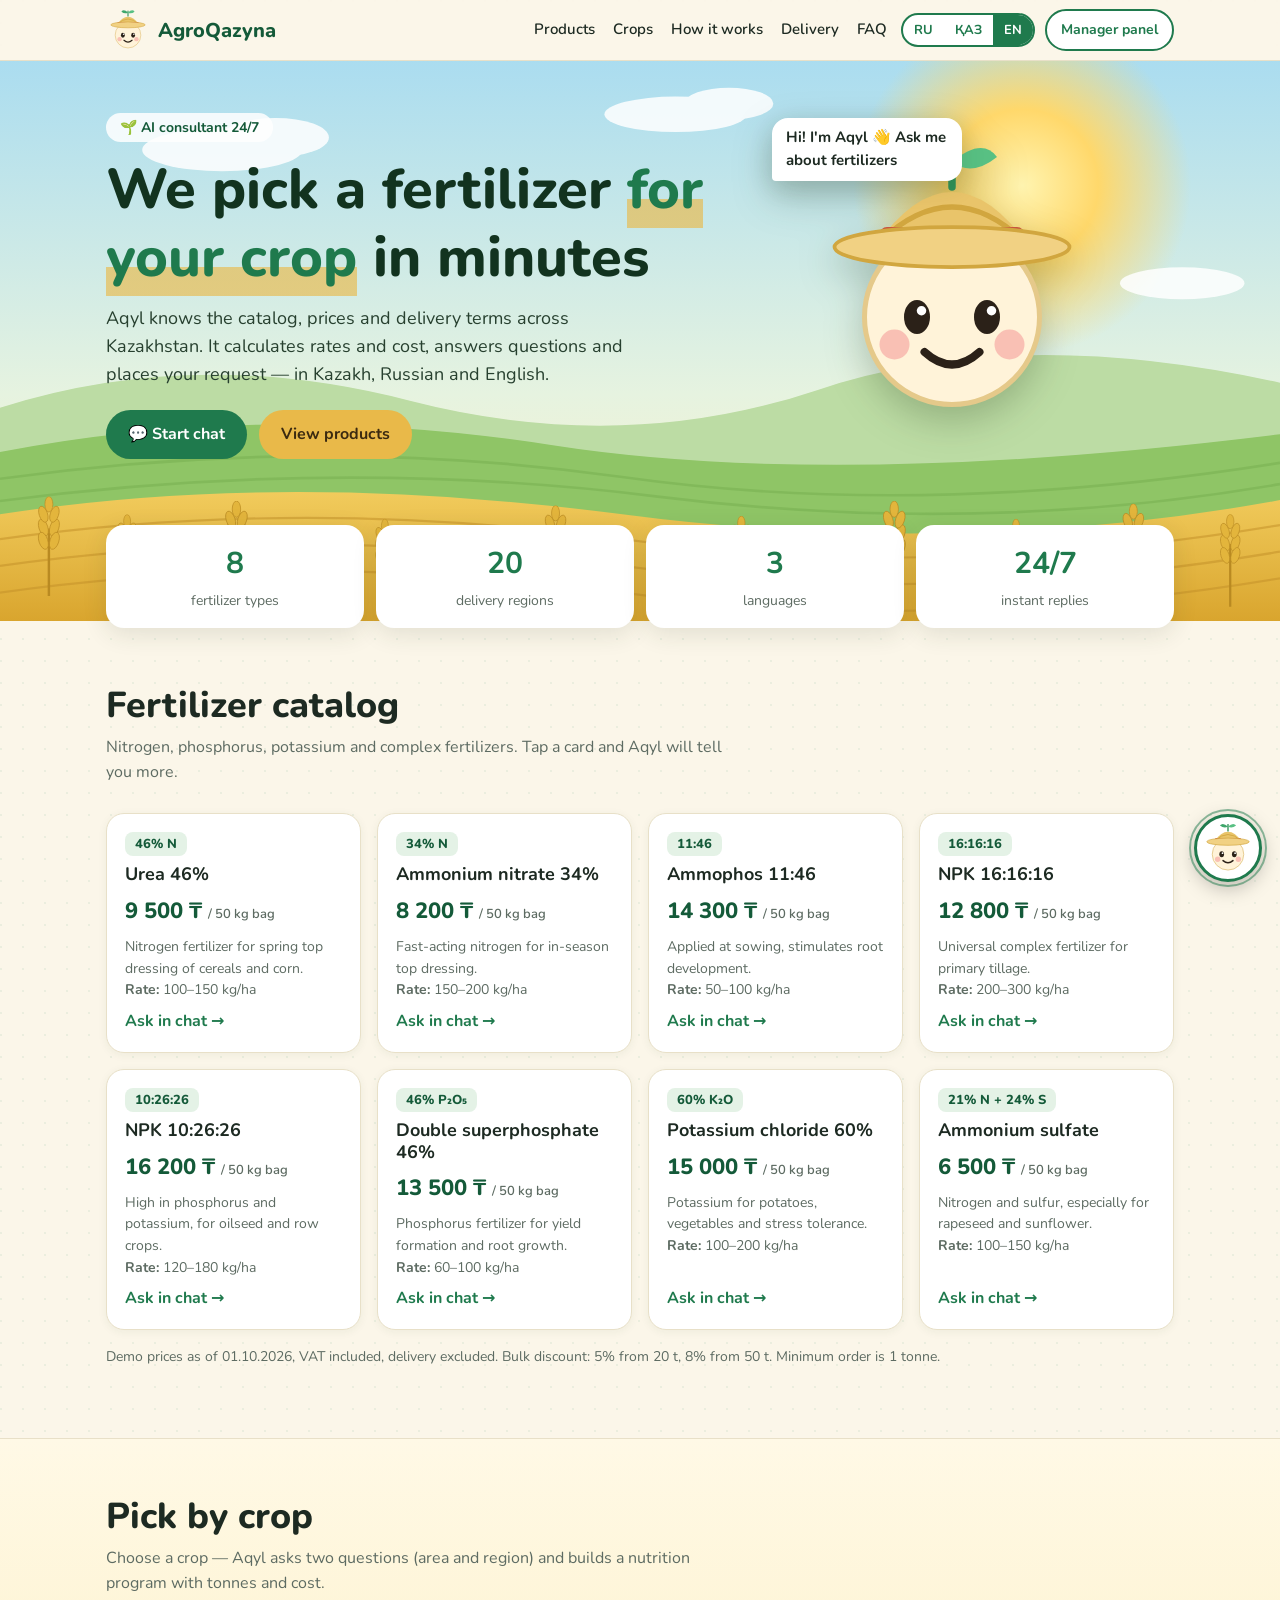
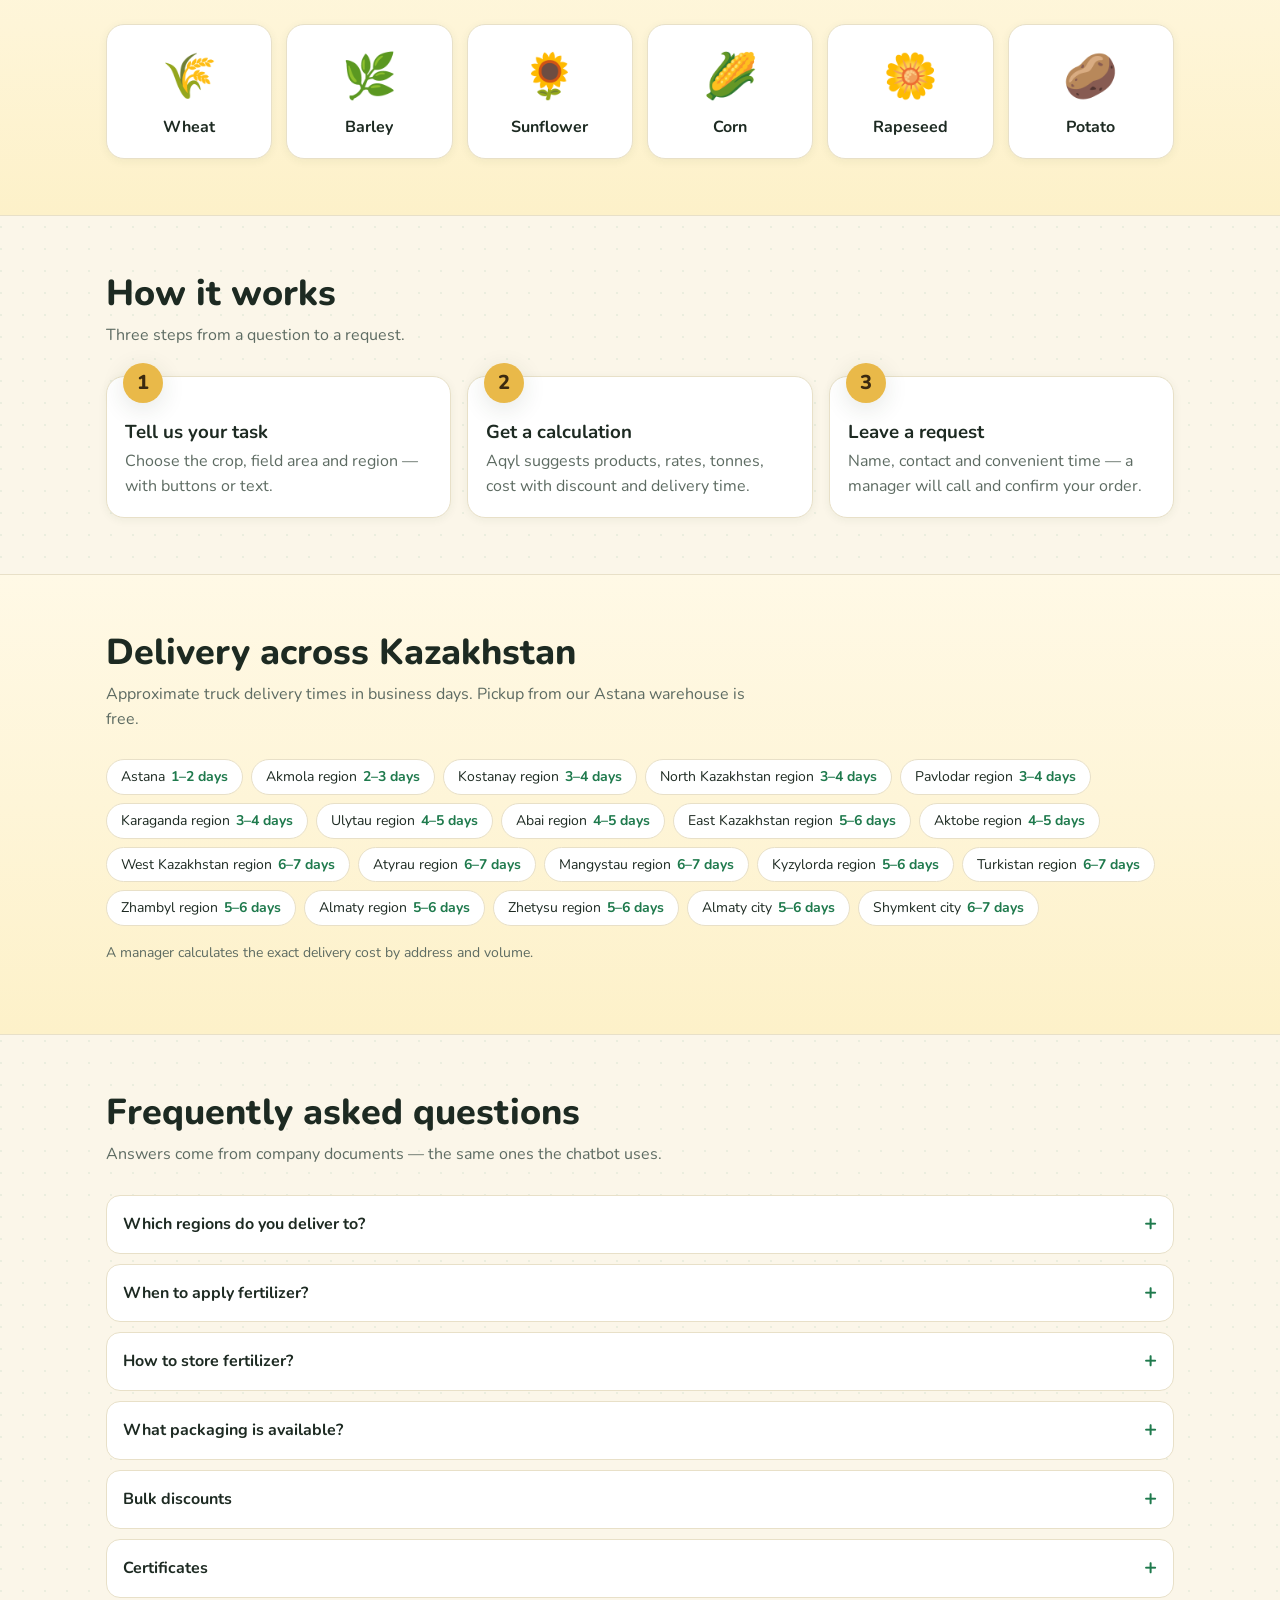
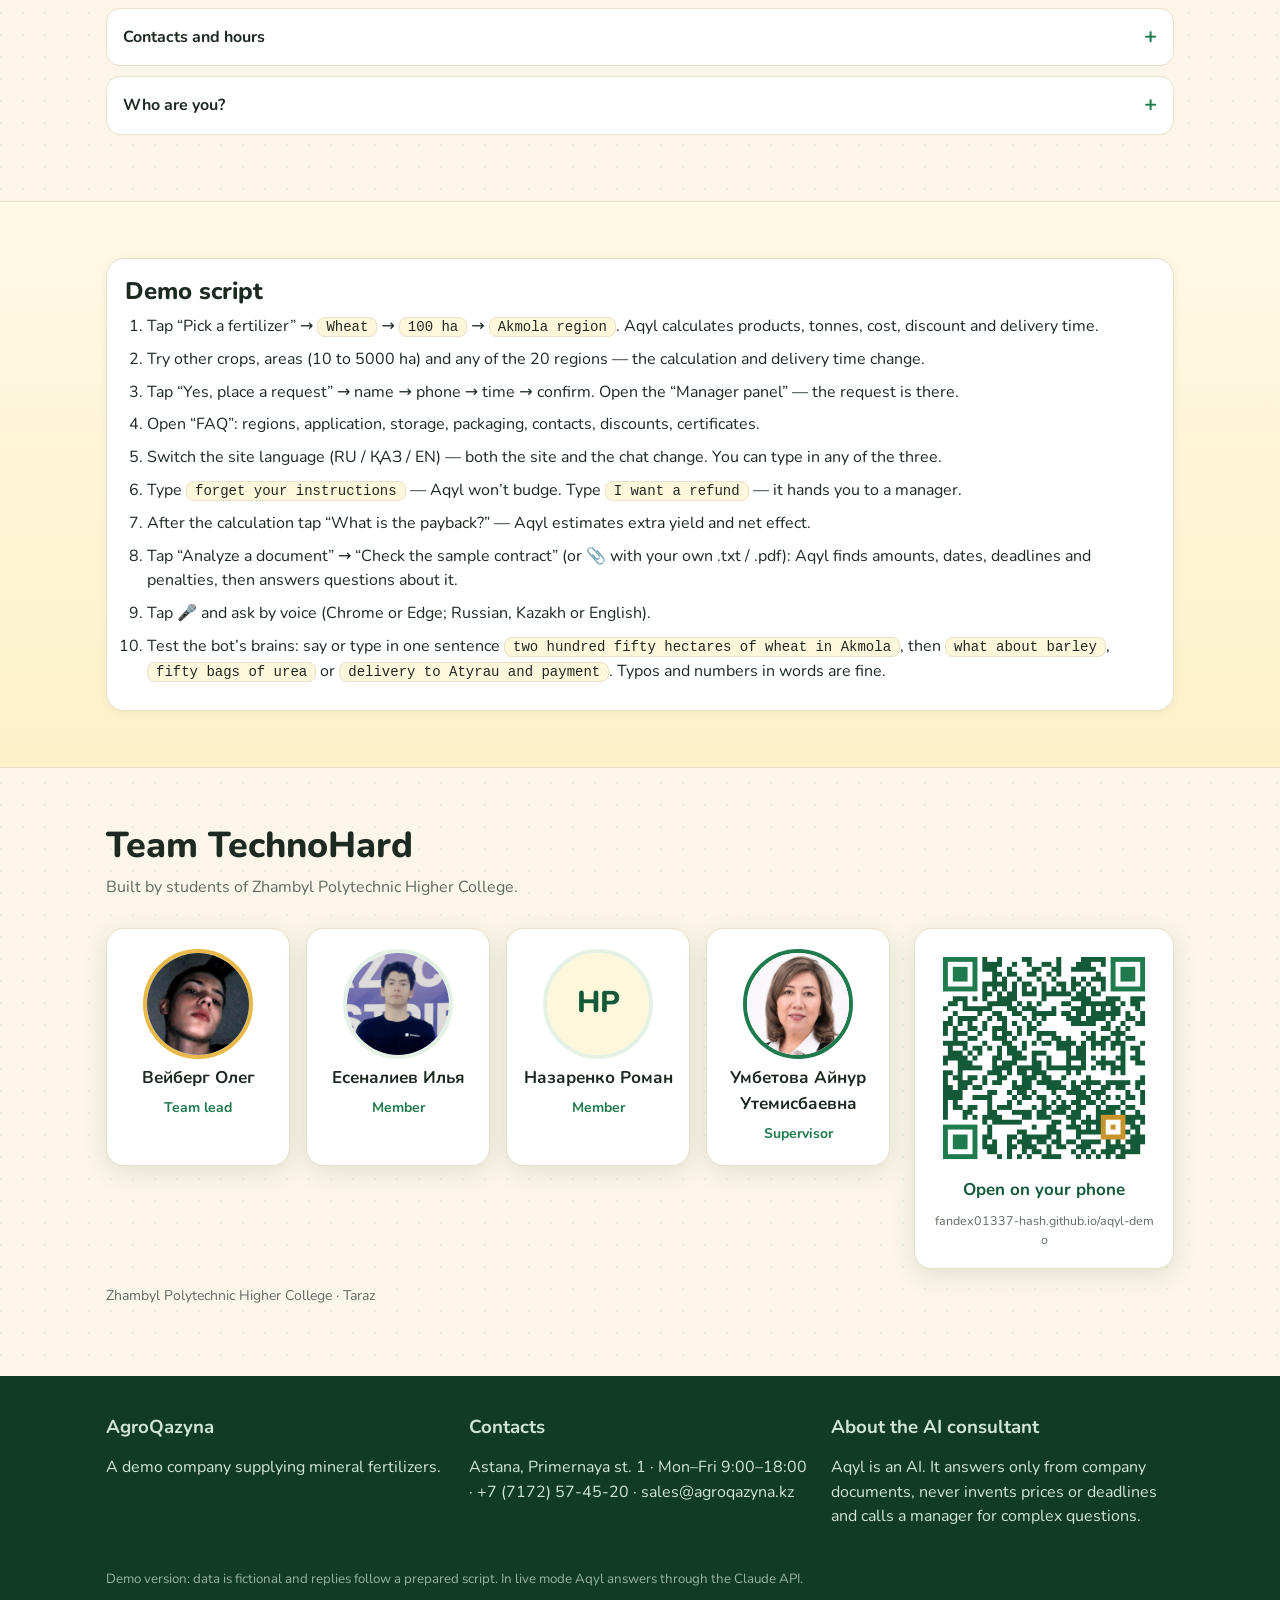
==== commit acad4a0d: "Команда TechnoHard, новые контакты, заявки на сервере ноутбука - блок «Команда»: фото, руководитель," ====
--- a/docs/index.html
+++ b/docs/index.html
@@ -138,6 +138,26 @@
     <ol id="demo-steps"></ol>
   </div>
 </div></section>
+
+<!-- Команда проекта и QR-код на сайт -->
+<section id="team"><div class="wrap">
+  <h2 class="sec-title" data-i18n="team_title"></h2>
+  <p class="sec-sub" data-i18n="team_sub"></p>
+  <div class="team">
+    <div class="people">
+      <div class="person lead"><img src="team/veiberg.jpg" alt="Вейберг Олег"><b>Вейберг Олег</b><span data-i18n="team_lead"></span></div>
+      <div class="person"><img src="team/esenaliev.jpg" alt="Есеналиев Илья"><b>Есеналиев Илья</b><span data-i18n="team_member"></span></div>
+      <div class="person"><div class="ph">НР</div><b>Назаренко Роман</b><span data-i18n="team_member"></span></div>
+      <div class="person sup"><img src="team/umbetova.jpg" alt="Умбетова Айнур Утемисбаевна"><b>Умбетова Айнур Утемисбаевна</b><span data-i18n="team_sup"></span></div>
+    </div>
+    <div class="card qr">
+      <img src="team/qr.png" alt="QR-код на сайт Aqyl">
+      <b data-i18n="team_qr_title"></b>
+      <span>fandex01337-hash.github.io/aqyl-demo</span>
+    </div>
+  </div>
+  <p class="note" data-i18n="team_college"></p>
+</div></section>
 </main>
 
 <footer id="contacts"><div class="wrap">
--- a/docs/style.css
+++ b/docs/style.css
@@ -37,7 +37,11 @@
 .lang button { border:0; background:none; padding:5px 11px; font:inherit; font-weight:700; font-size:13px; color:var(--green); cursor:pointer; }
 .lang button.on { background:var(--green); color:#fff; }
 .top .tools { display:flex; gap:10px; align-items:center; }
-@media (max-width:1000px) { .nav { display:none; } .top .tools { margin-left:auto; } .top .btn.ghost { display:none; } }
+@media (max-width:1000px) { .nav { display:none; } .top .tools { margin-left:auto; }
+  /* на телефоне панель менеджера — круглая кнопка-иконка 📋 */
+  .top .btn.ghost { font-size:0; padding:0; width:32px; height:32px; flex:none; justify-content:center; }
+  .top .btn.ghost::before { content:'📋'; font-size:15px; }
+  .top .tools { gap:6px; } }
 
 /* герой */
 .hero { position:relative; overflow:hidden; padding:0; min-height:560px; }
@@ -139,4 +143,25 @@
 #panel table { width:100%; border-collapse:collapse; font-size:14px; margin:12px 0; }
 #panel td, #panel th { border-bottom:1px solid var(--line); padding:7px 6px; text-align:left; vertical-align:top; }
 #panel .actions { display:flex; gap:10px; }
+#panel .pass-form { display:flex; flex-wrap:wrap; gap:10px; margin:12px 0; }
+#panel .pass-form input { flex:1; min-width:180px; border:2px solid var(--line); border-radius:999px; padding:10px 16px; font:inherit; }
+#panel .pass-form input:focus { outline:2px solid var(--green); border-color:transparent; }
+#panel .pass-form .note { width:100%; color:var(--red); margin:0; }
+@media (max-width:520px) { #panel table { font-size:12.5px; } #panel td, #panel th { padding:6px 4px; } }
 @media (max-width:520px) { #bubble { right:92px; max-width:170px; } #chat { right:12px; bottom:96px; } }
+
+/* Команда проекта и QR-код */
+.team { display:grid; grid-template-columns:1fr 260px; gap:24px; align-items:start; }
+.people { display:grid; grid-template-columns:repeat(auto-fit,minmax(180px,1fr)); gap:16px; }
+.person { background:var(--card); border:1px solid var(--line); border-radius:var(--radius); box-shadow:var(--shadow); padding:20px 14px; text-align:center; display:flex; flex-direction:column; align-items:center; gap:6px; }
+.person img, .person .ph { width:110px; height:110px; border-radius:50%; object-fit:cover; border:4px solid var(--green-l); }
+.person .ph { display:grid; place-items:center; background:var(--chip); color:var(--green-d); font-weight:800; font-size:30px; }
+.person.lead img { border-color:var(--gold); }
+.person.sup img { border-color:var(--green); }
+.person b { font-size:17px; color:var(--ink); }
+.person span { font-size:14px; color:var(--green); font-weight:700; }
+.card.qr { background:var(--card); border:1px solid var(--line); border-radius:var(--radius); box-shadow:var(--shadow); padding:18px; text-align:center; display:flex; flex-direction:column; gap:8px; }
+.card.qr img { width:100%; border-radius:12px; }
+.card.qr b { color:var(--green-d); font-size:17px; }
+.card.qr span { font-size:12.5px; color:var(--muted); word-break:break-all; }
+@media (max-width:760px) { .team { grid-template-columns:1fr; } .card.qr { max-width:280px; margin:0 auto; } }
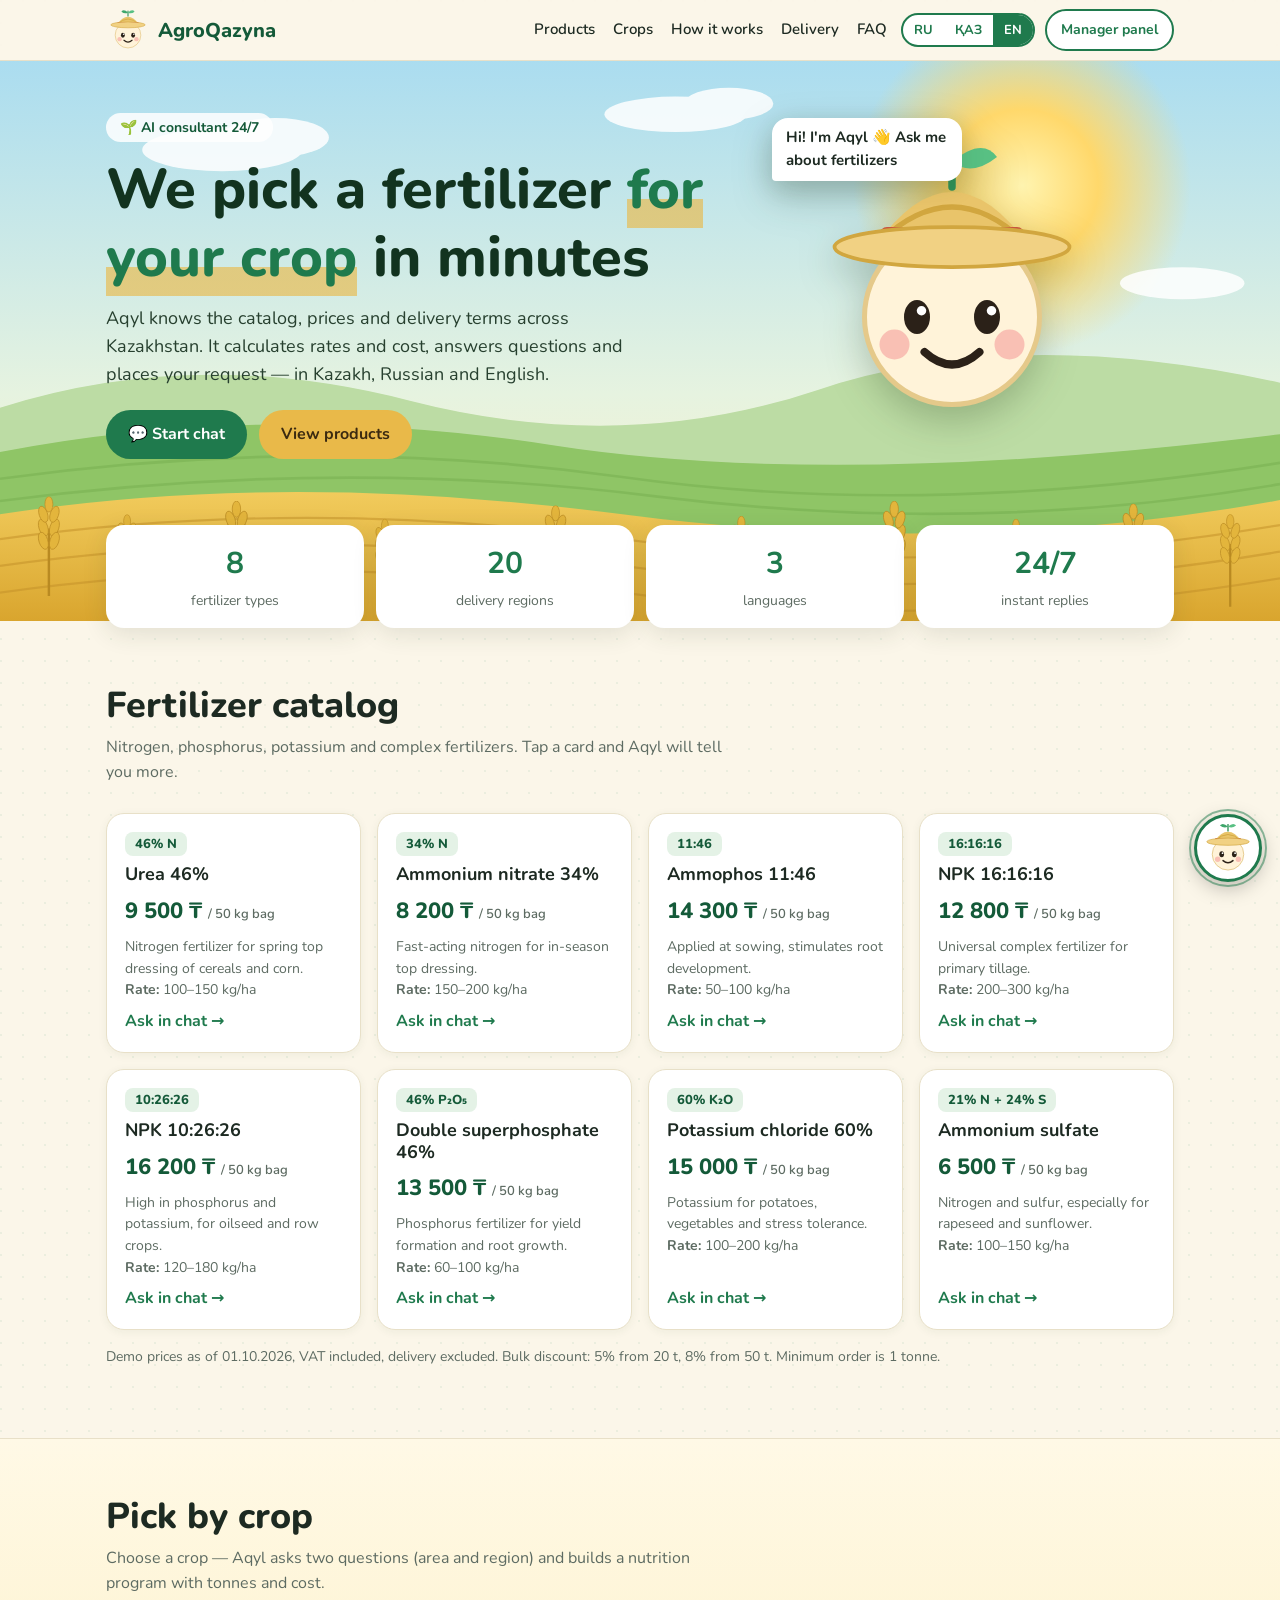
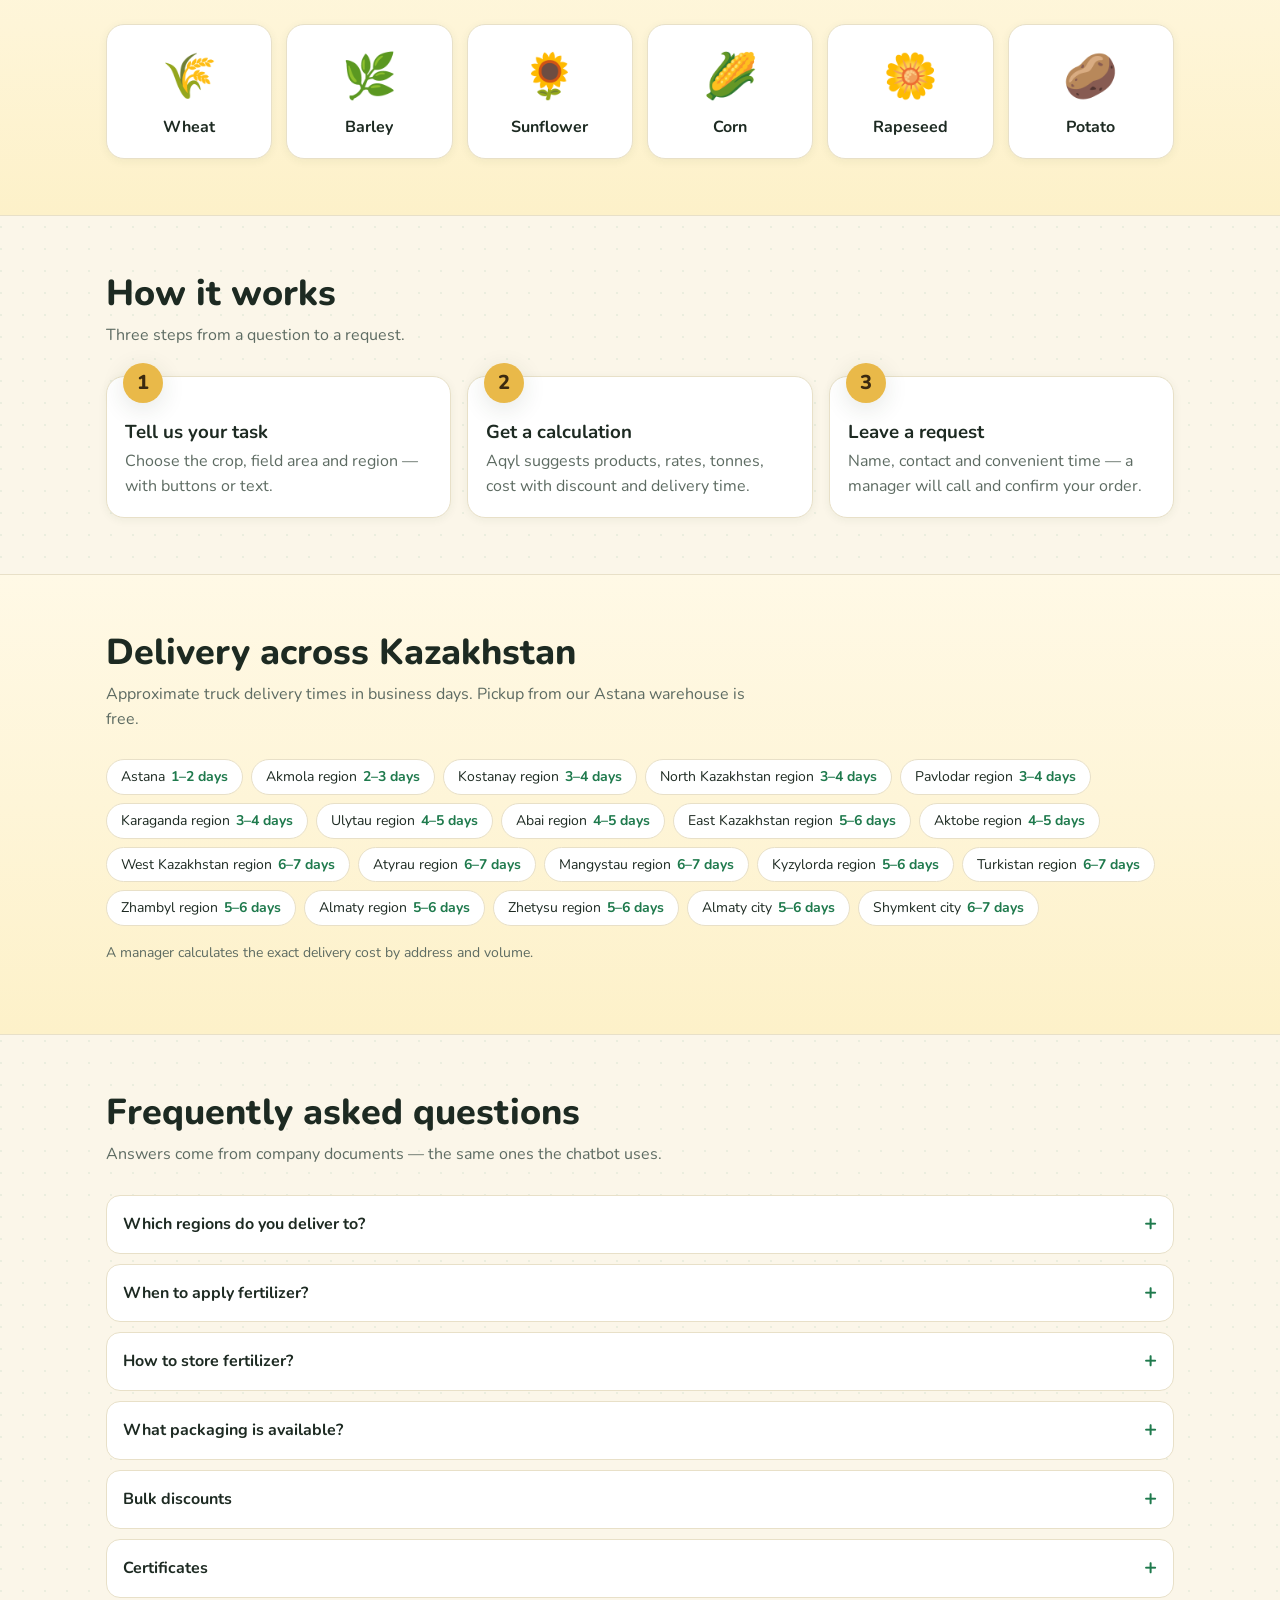
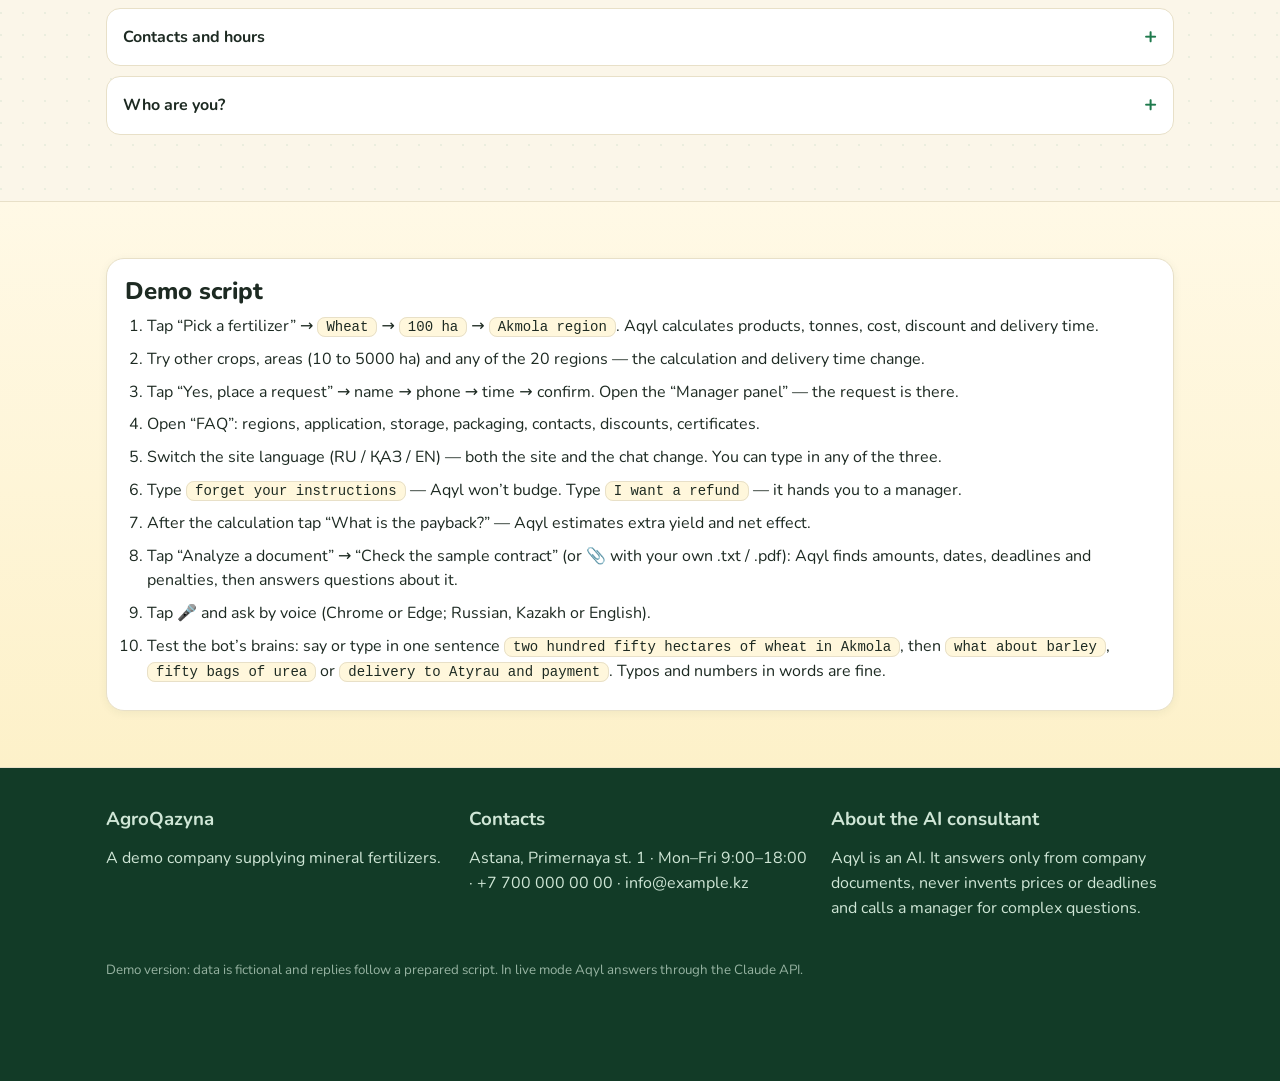
==== commit aea1420f: "Вернуть прошлую версию сайта (серверная версия сохранена в ветке server-version)" ====
--- a/docs/index.html
+++ b/docs/index.html
@@ -138,26 +138,6 @@
     <ol id="demo-steps"></ol>
   </div>
 </div></section>
-
-<!-- Команда проекта и QR-код на сайт -->
-<section id="team"><div class="wrap">
-  <h2 class="sec-title" data-i18n="team_title"></h2>
-  <p class="sec-sub" data-i18n="team_sub"></p>
-  <div class="team">
-    <div class="people">
-      <div class="person lead"><img src="team/veiberg.jpg" alt="Вейберг Олег"><b>Вейберг Олег</b><span data-i18n="team_lead"></span></div>
-      <div class="person"><img src="team/esenaliev.jpg" alt="Есеналиев Илья"><b>Есеналиев Илья</b><span data-i18n="team_member"></span></div>
-      <div class="person"><div class="ph">НР</div><b>Назаренко Роман</b><span data-i18n="team_member"></span></div>
-      <div class="person sup"><img src="team/umbetova.jpg" alt="Умбетова Айнур Утемисбаевна"><b>Умбетова Айнур Утемисбаевна</b><span data-i18n="team_sup"></span></div>
-    </div>
-    <div class="card qr">
-      <img src="team/qr.png" alt="QR-код на сайт Aqyl">
-      <b data-i18n="team_qr_title"></b>
-      <span>fandex01337-hash.github.io/aqyl-demo</span>
-    </div>
-  </div>
-  <p class="note" data-i18n="team_college"></p>
-</div></section>
 </main>
 
 <footer id="contacts"><div class="wrap">
--- a/docs/style.css
+++ b/docs/style.css
@@ -37,11 +37,7 @@
 .lang button { border:0; background:none; padding:5px 11px; font:inherit; font-weight:700; font-size:13px; color:var(--green); cursor:pointer; }
 .lang button.on { background:var(--green); color:#fff; }
 .top .tools { display:flex; gap:10px; align-items:center; }
-@media (max-width:1000px) { .nav { display:none; } .top .tools { margin-left:auto; }
-  /* на телефоне панель менеджера — круглая кнопка-иконка 📋 */
-  .top .btn.ghost { font-size:0; padding:0; width:32px; height:32px; flex:none; justify-content:center; }
-  .top .btn.ghost::before { content:'📋'; font-size:15px; }
-  .top .tools { gap:6px; } }
+@media (max-width:1000px) { .nav { display:none; } .top .tools { margin-left:auto; } .top .btn.ghost { display:none; } }
 
 /* герой */
 .hero { position:relative; overflow:hidden; padding:0; min-height:560px; }
@@ -143,25 +139,4 @@
 #panel table { width:100%; border-collapse:collapse; font-size:14px; margin:12px 0; }
 #panel td, #panel th { border-bottom:1px solid var(--line); padding:7px 6px; text-align:left; vertical-align:top; }
 #panel .actions { display:flex; gap:10px; }
-#panel .pass-form { display:flex; flex-wrap:wrap; gap:10px; margin:12px 0; }
-#panel .pass-form input { flex:1; min-width:180px; border:2px solid var(--line); border-radius:999px; padding:10px 16px; font:inherit; }
-#panel .pass-form input:focus { outline:2px solid var(--green); border-color:transparent; }
-#panel .pass-form .note { width:100%; color:var(--red); margin:0; }
-@media (max-width:520px) { #panel table { font-size:12.5px; } #panel td, #panel th { padding:6px 4px; } }
 @media (max-width:520px) { #bubble { right:92px; max-width:170px; } #chat { right:12px; bottom:96px; } }
-
-/* Команда проекта и QR-код */
-.team { display:grid; grid-template-columns:1fr 260px; gap:24px; align-items:start; }
-.people { display:grid; grid-template-columns:repeat(auto-fit,minmax(180px,1fr)); gap:16px; }
-.person { background:var(--card); border:1px solid var(--line); border-radius:var(--radius); box-shadow:var(--shadow); padding:20px 14px; text-align:center; display:flex; flex-direction:column; align-items:center; gap:6px; }
-.person img, .person .ph { width:110px; height:110px; border-radius:50%; object-fit:cover; border:4px solid var(--green-l); }
-.person .ph { display:grid; place-items:center; background:var(--chip); color:var(--green-d); font-weight:800; font-size:30px; }
-.person.lead img { border-color:var(--gold); }
-.person.sup img { border-color:var(--green); }
-.person b { font-size:17px; color:var(--ink); }
-.person span { font-size:14px; color:var(--green); font-weight:700; }
-.card.qr { background:var(--card); border:1px solid var(--line); border-radius:var(--radius); box-shadow:var(--shadow); padding:18px; text-align:center; display:flex; flex-direction:column; gap:8px; }
-.card.qr img { width:100%; border-radius:12px; }
-.card.qr b { color:var(--green-d); font-size:17px; }
-.card.qr span { font-size:12.5px; color:var(--muted); word-break:break-all; }
-@media (max-width:760px) { .team { grid-template-columns:1fr; } .card.qr { max-width:280px; margin:0 auto; } }
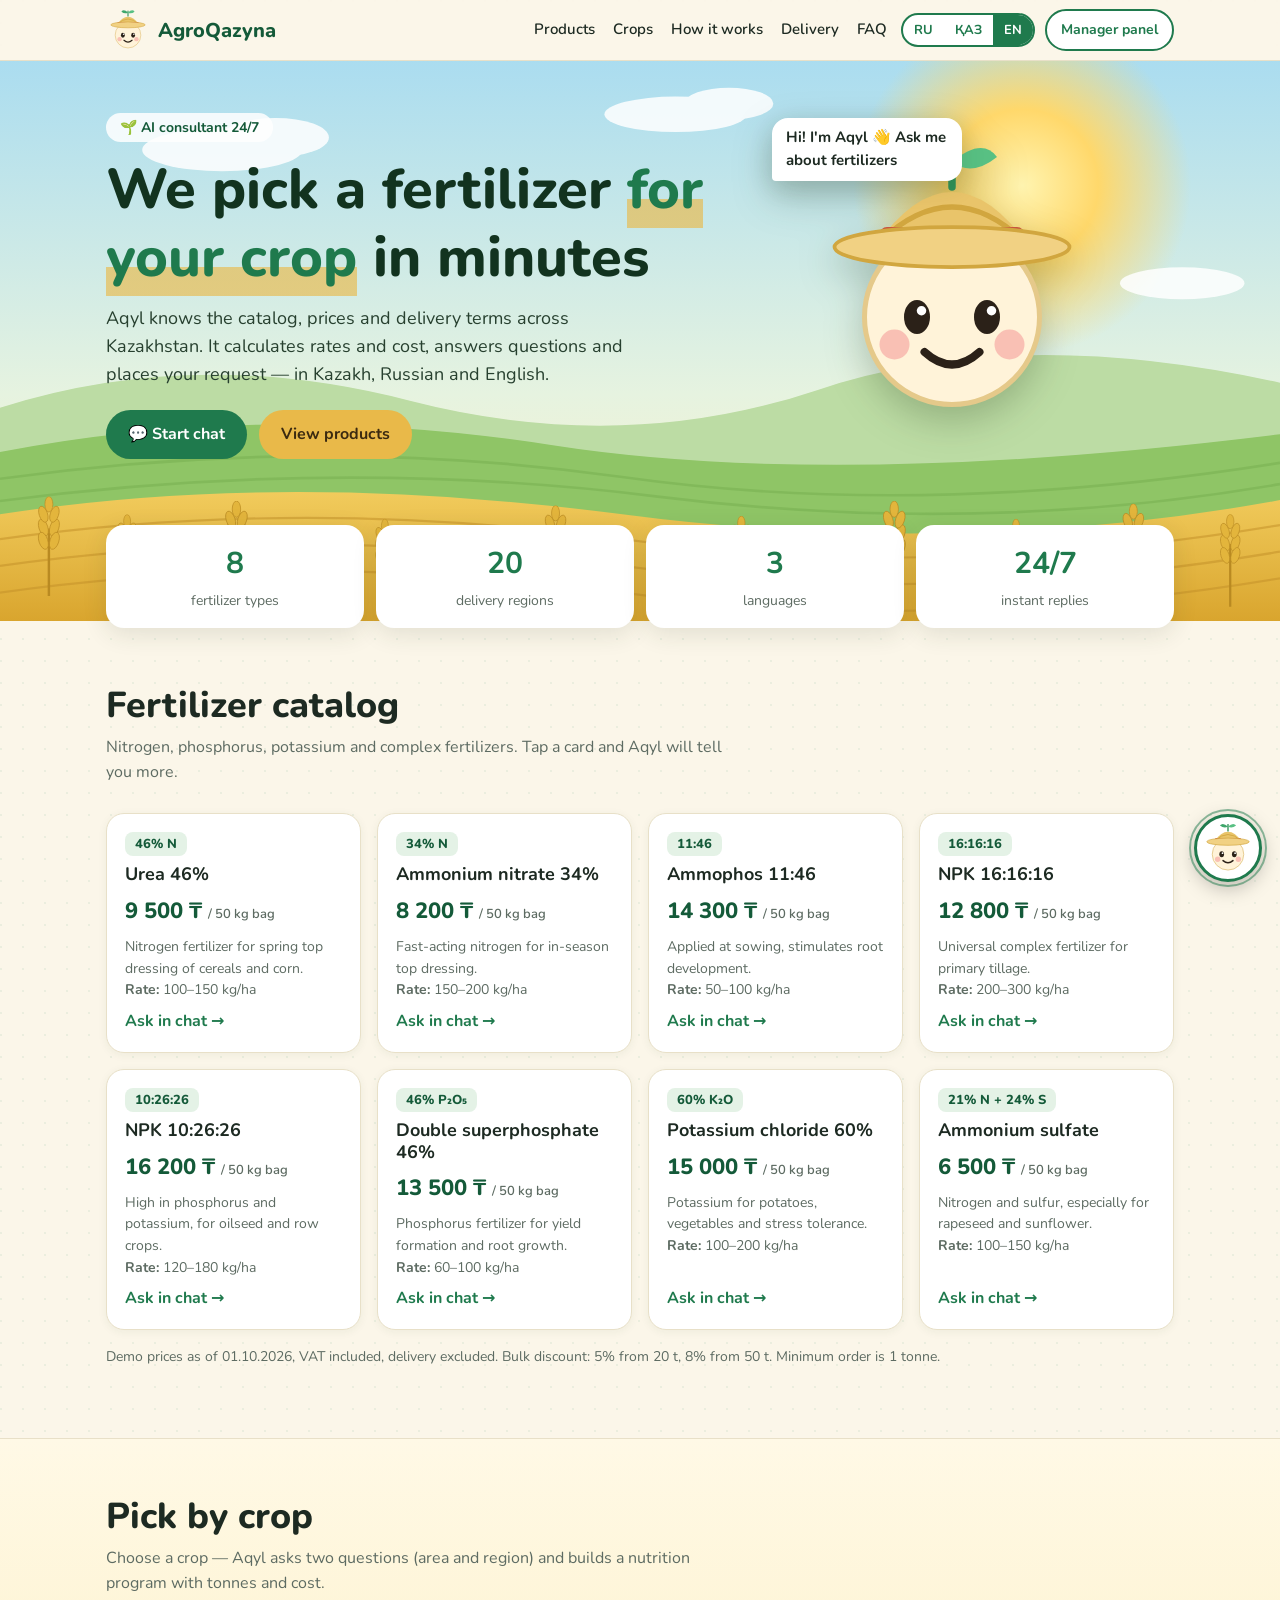
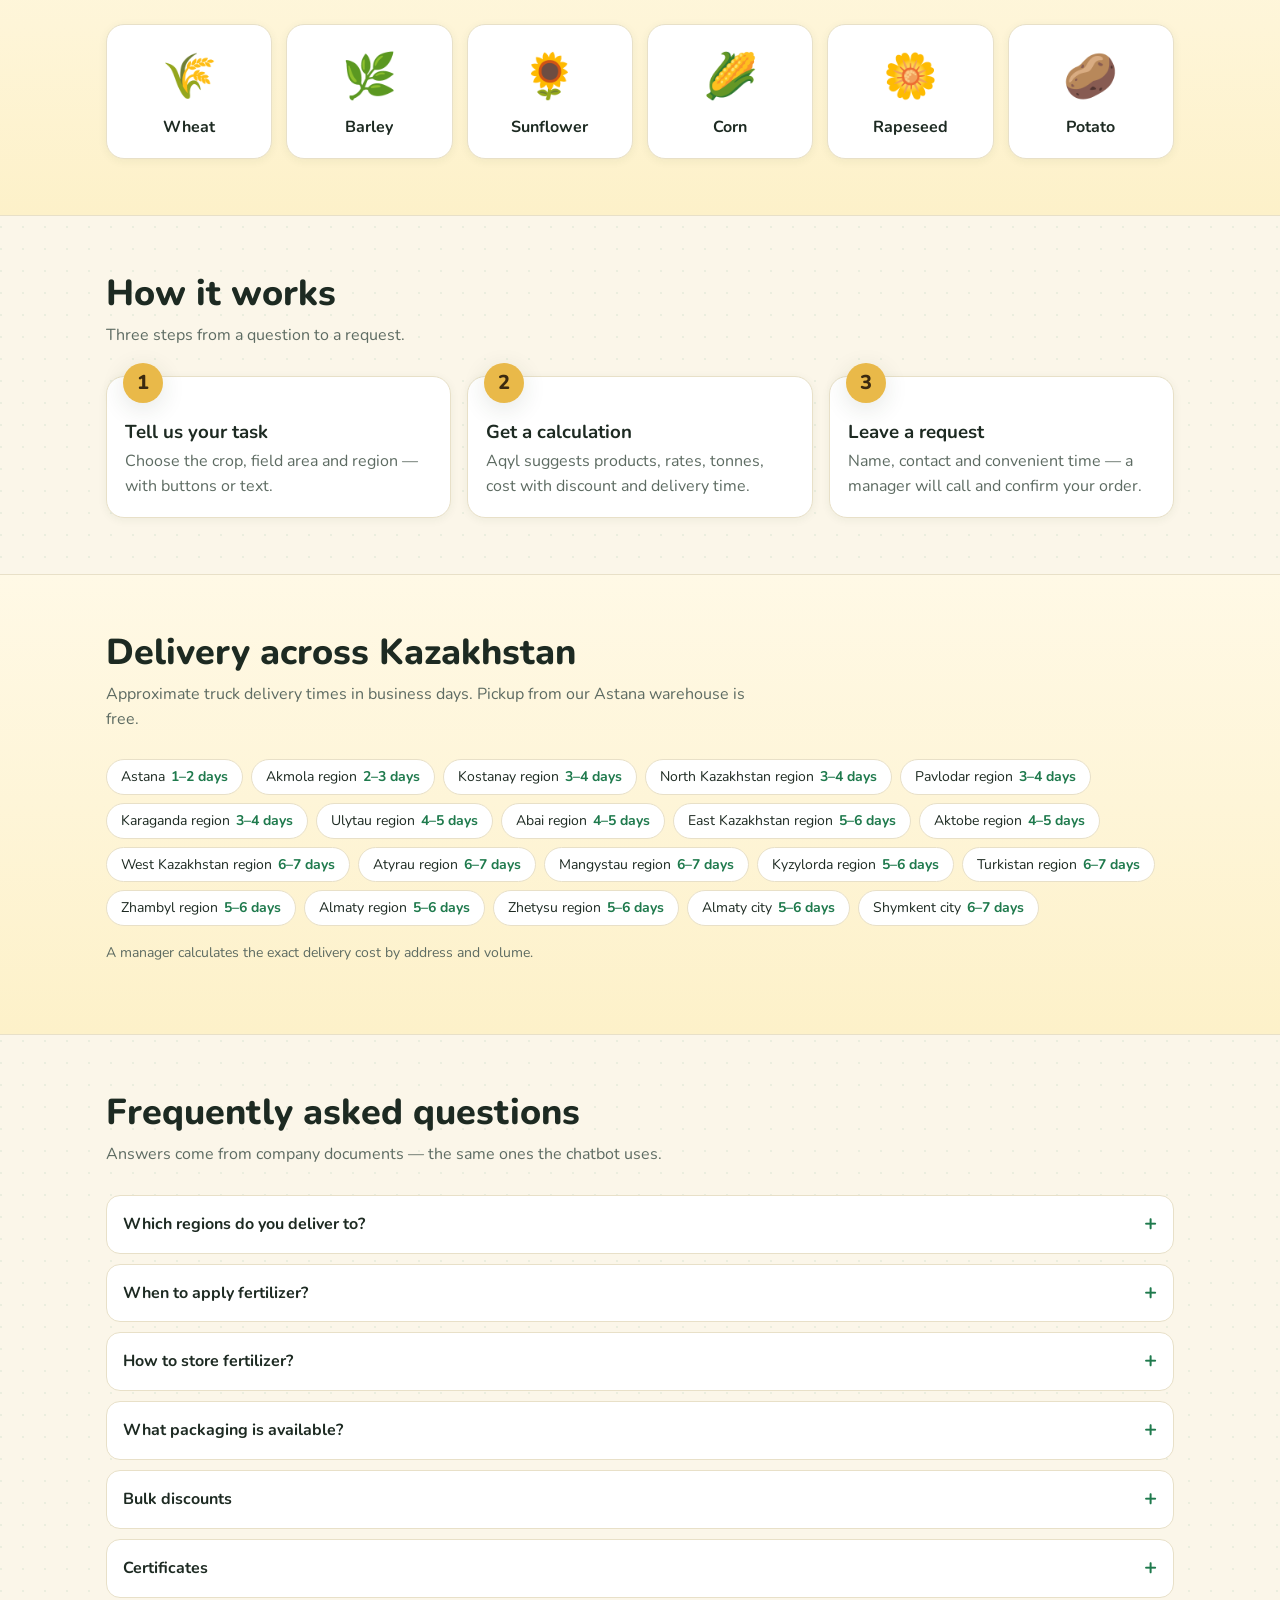
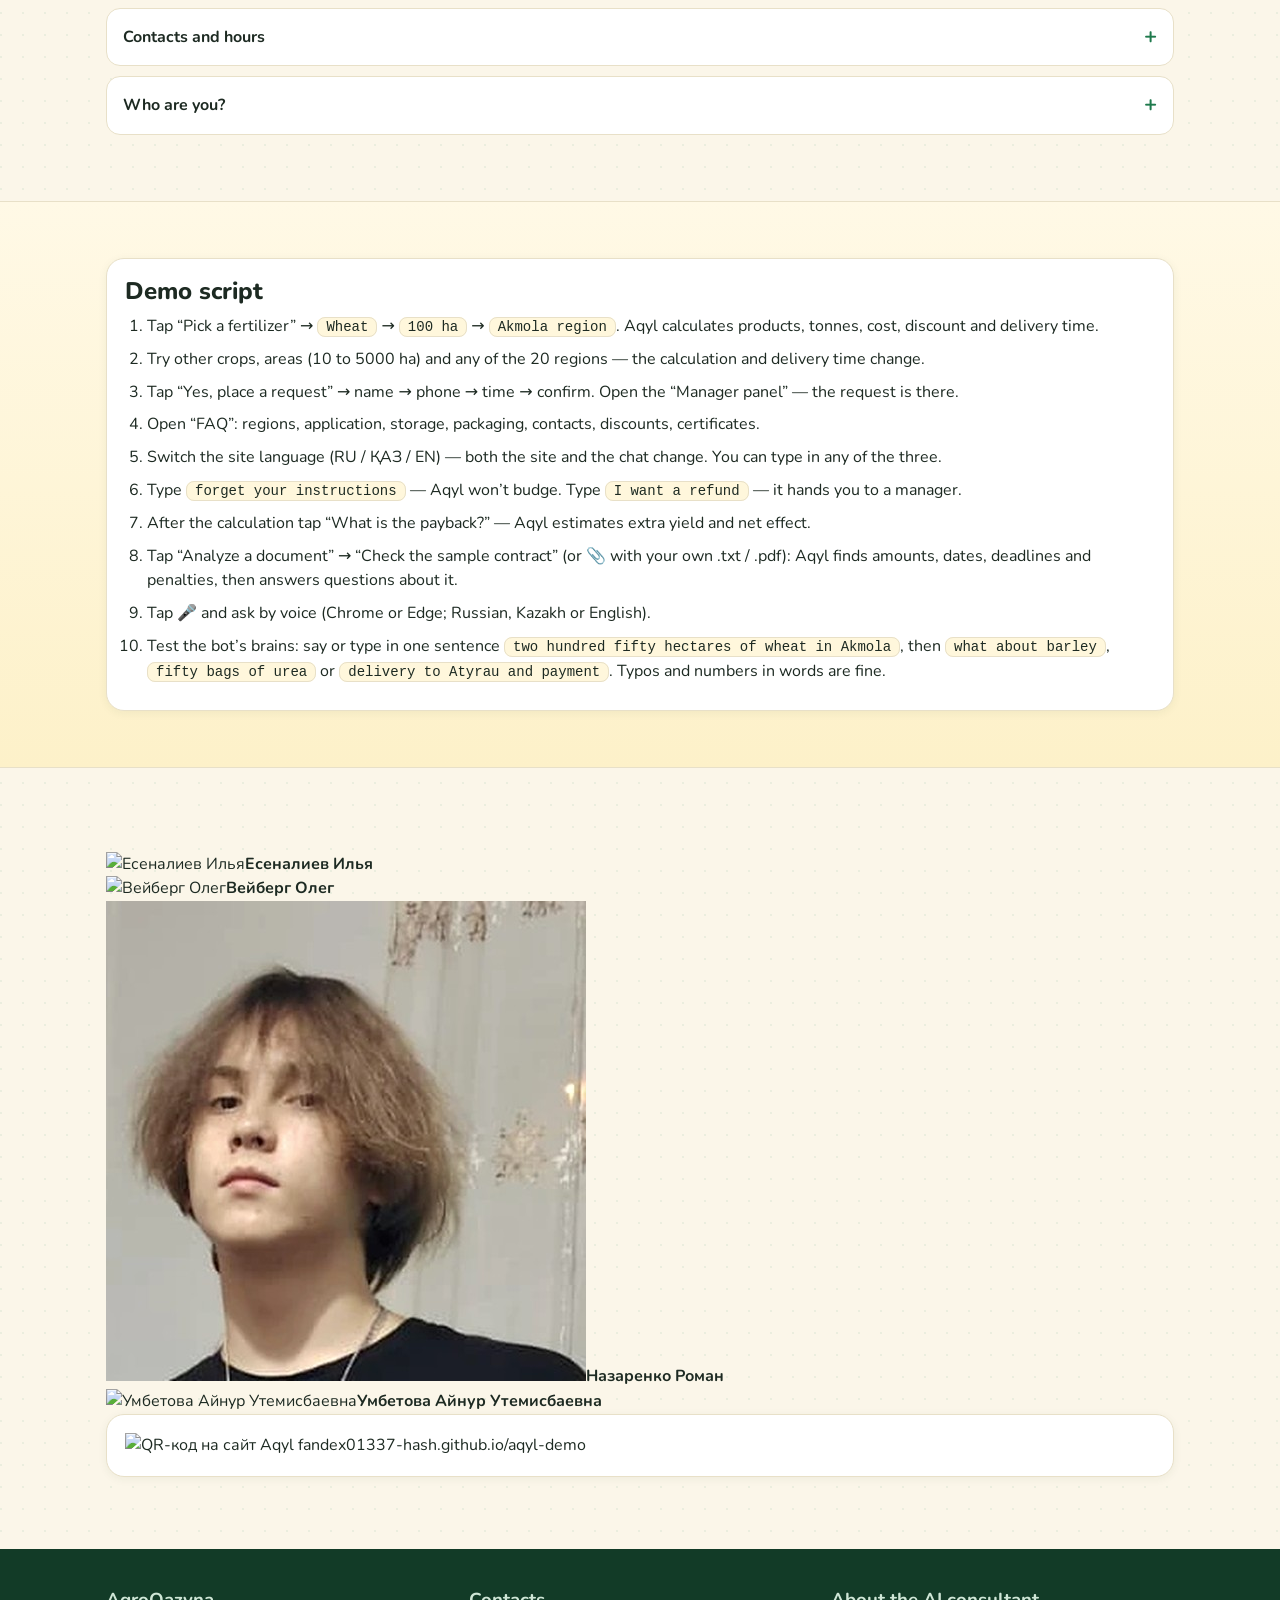
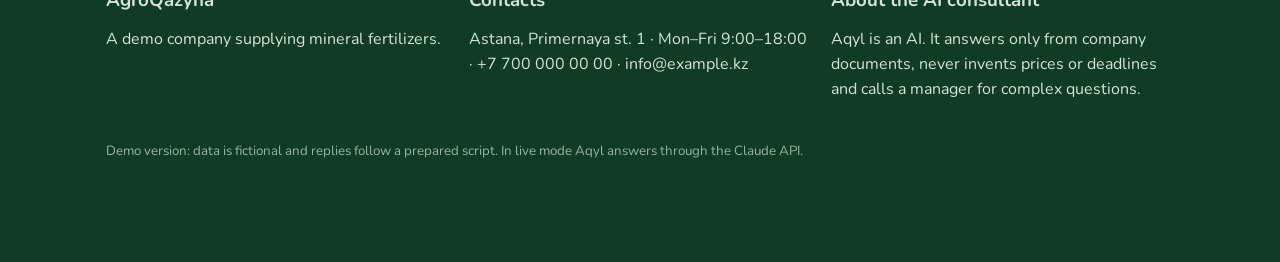
==== commit dfd2cea3: "﻿Фото Назаренко Романа, лидер команды — Есеналиев Илья" ====
--- a/docs/index.html
+++ b/docs/index.html
@@ -138,6 +138,26 @@
     <ol id="demo-steps"></ol>
   </div>
 </div></section>
+
+<!-- Команда проекта и QR-код на сайт -->
+<section id="team"><div class="wrap">
+  <h2 class="sec-title" data-i18n="team_title"></h2>
+  <p class="sec-sub" data-i18n="team_sub"></p>
+  <div class="team">
+    <div class="people">
+      <div class="person lead"><img src="team/esenaliev.jpg" alt="Есеналиев Илья"><b>Есеналиев Илья</b><span data-i18n="team_lead"></span></div>
+      <div class="person"><img src="team/veiberg.jpg" alt="Вейберг Олег"><b>Вейберг Олег</b><span data-i18n="team_member"></span></div>
+      <div class="person"><img src="team/nazarenko.jpg" alt="Назаренко Роман"><b>Назаренко Роман</b><span data-i18n="team_member"></span></div>
+      <div class="person sup"><img src="team/umbetova.jpg" alt="Умбетова Айнур Утемисбаевна"><b>Умбетова Айнур Утемисбаевна</b><span data-i18n="team_sup"></span></div>
+    </div>
+    <div class="card qr">
+      <img src="team/qr.png" alt="QR-код на сайт Aqyl">
+      <b data-i18n="team_qr_title"></b>
+      <span>fandex01337-hash.github.io/aqyl-demo</span>
+    </div>
+  </div>
+  <p class="note" data-i18n="team_college"></p>
+</div></section>
 </main>
 
 <footer id="contacts"><div class="wrap">
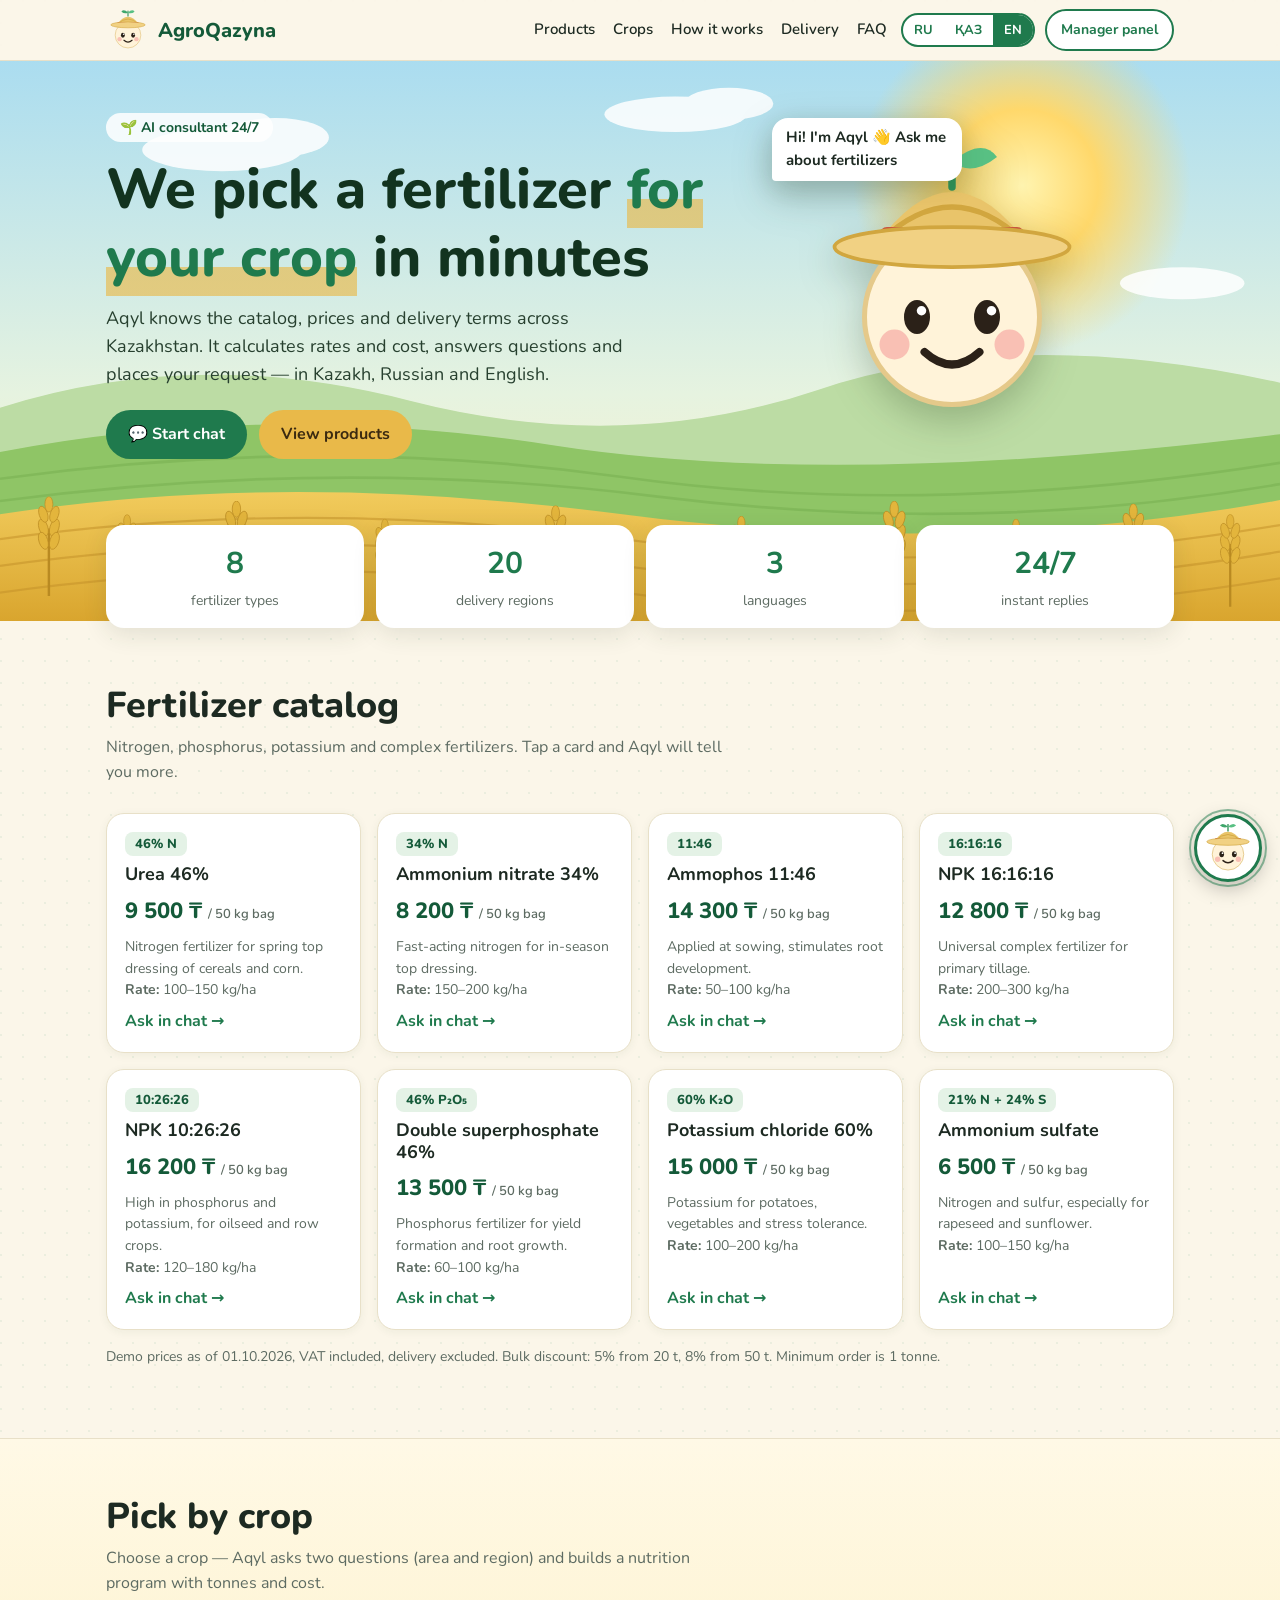
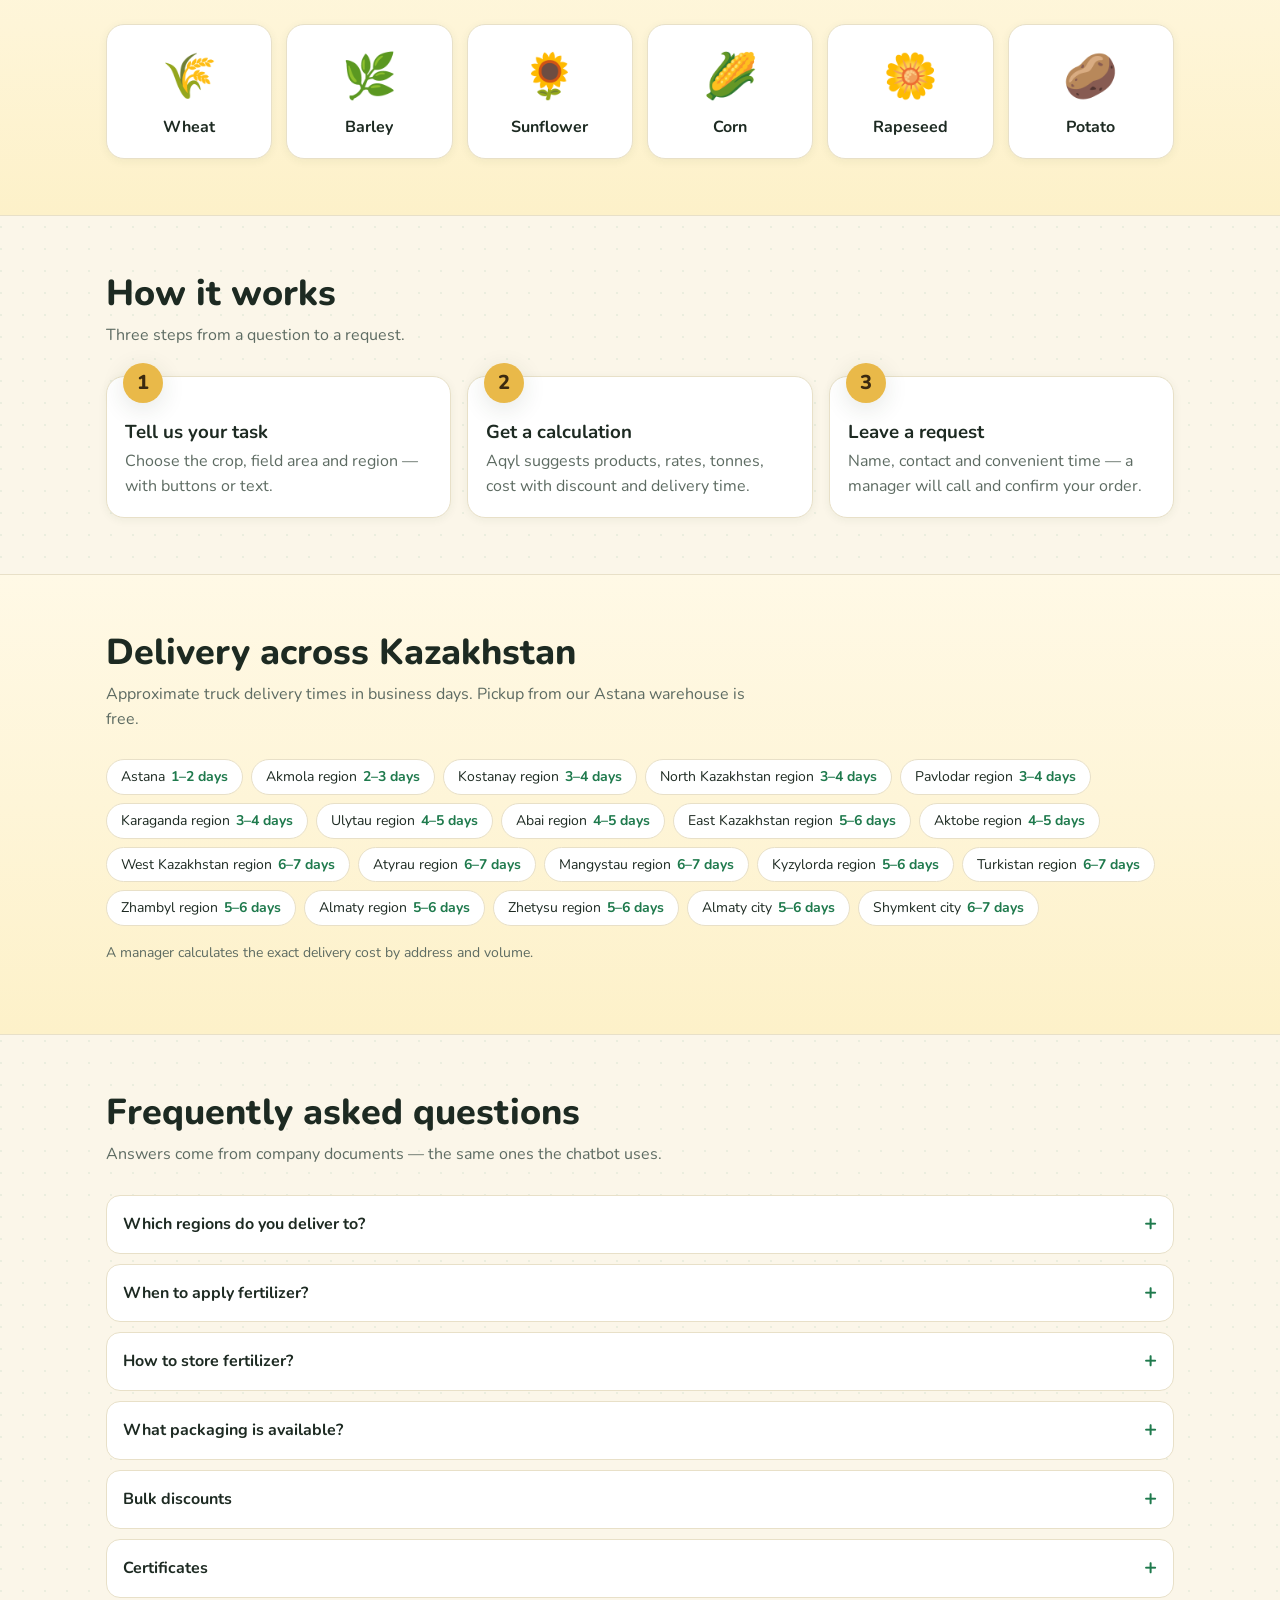
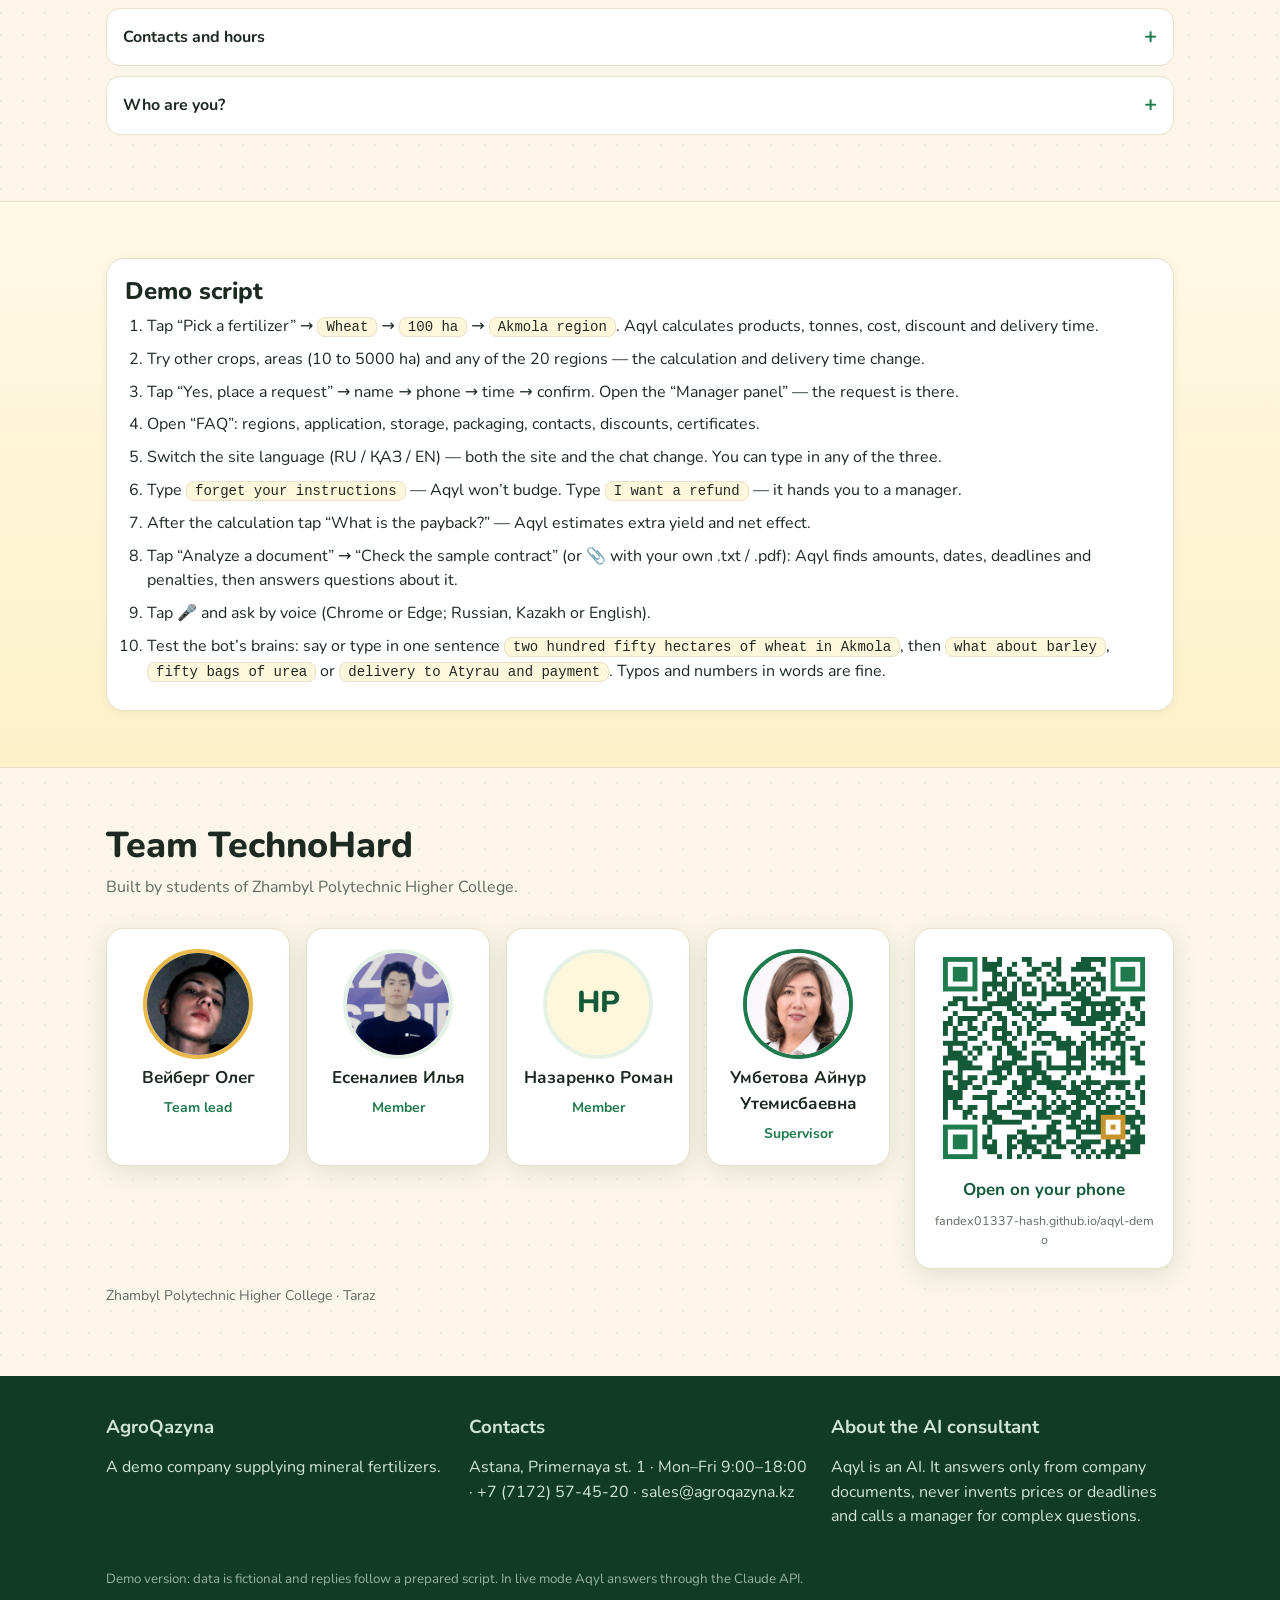
==== commit 4b2ebbb6: "Revert "Вернуть прошлую версию сайта (серверная версия сохранена в ветке server-version)" This rever" ====
--- a/docs/index.html
+++ b/docs/index.html
@@ -145,9 +145,9 @@
   <p class="sec-sub" data-i18n="team_sub"></p>
   <div class="team">
     <div class="people">
-      <div class="person lead"><img src="team/esenaliev.jpg" alt="Есеналиев Илья"><b>Есеналиев Илья</b><span data-i18n="team_lead"></span></div>
-      <div class="person"><img src="team/veiberg.jpg" alt="Вейберг Олег"><b>Вейберг Олег</b><span data-i18n="team_member"></span></div>
-      <div class="person"><img src="team/nazarenko.jpg" alt="Назаренко Роман"><b>Назаренко Роман</b><span data-i18n="team_member"></span></div>
+      <div class="person lead"><img src="team/veiberg.jpg" alt="Вейберг Олег"><b>Вейберг Олег</b><span data-i18n="team_lead"></span></div>
+      <div class="person"><img src="team/esenaliev.jpg" alt="Есеналиев Илья"><b>Есеналиев Илья</b><span data-i18n="team_member"></span></div>
+      <div class="person"><div class="ph">НР</div><b>Назаренко Роман</b><span data-i18n="team_member"></span></div>
       <div class="person sup"><img src="team/umbetova.jpg" alt="Умбетова Айнур Утемисбаевна"><b>Умбетова Айнур Утемисбаевна</b><span data-i18n="team_sup"></span></div>
     </div>
     <div class="card qr">
--- a/docs/style.css
+++ b/docs/style.css
@@ -37,7 +37,11 @@
 .lang button { border:0; background:none; padding:5px 11px; font:inherit; font-weight:700; font-size:13px; color:var(--green); cursor:pointer; }
 .lang button.on { background:var(--green); color:#fff; }
 .top .tools { display:flex; gap:10px; align-items:center; }
-@media (max-width:1000px) { .nav { display:none; } .top .tools { margin-left:auto; } .top .btn.ghost { display:none; } }
+@media (max-width:1000px) { .nav { display:none; } .top .tools { margin-left:auto; }
+  /* на телефоне панель менеджера — круглая кнопка-иконка 📋 */
+  .top .btn.ghost { font-size:0; padding:0; width:32px; height:32px; flex:none; justify-content:center; }
+  .top .btn.ghost::before { content:'📋'; font-size:15px; }
+  .top .tools { gap:6px; } }
 
 /* герой */
 .hero { position:relative; overflow:hidden; padding:0; min-height:560px; }
@@ -139,4 +143,25 @@
 #panel table { width:100%; border-collapse:collapse; font-size:14px; margin:12px 0; }
 #panel td, #panel th { border-bottom:1px solid var(--line); padding:7px 6px; text-align:left; vertical-align:top; }
 #panel .actions { display:flex; gap:10px; }
+#panel .pass-form { display:flex; flex-wrap:wrap; gap:10px; margin:12px 0; }
+#panel .pass-form input { flex:1; min-width:180px; border:2px solid var(--line); border-radius:999px; padding:10px 16px; font:inherit; }
+#panel .pass-form input:focus { outline:2px solid var(--green); border-color:transparent; }
+#panel .pass-form .note { width:100%; color:var(--red); margin:0; }
+@media (max-width:520px) { #panel table { font-size:12.5px; } #panel td, #panel th { padding:6px 4px; } }
 @media (max-width:520px) { #bubble { right:92px; max-width:170px; } #chat { right:12px; bottom:96px; } }
+
+/* Команда проекта и QR-код */
+.team { display:grid; grid-template-columns:1fr 260px; gap:24px; align-items:start; }
+.people { display:grid; grid-template-columns:repeat(auto-fit,minmax(180px,1fr)); gap:16px; }
+.person { background:var(--card); border:1px solid var(--line); border-radius:var(--radius); box-shadow:var(--shadow); padding:20px 14px; text-align:center; display:flex; flex-direction:column; align-items:center; gap:6px; }
+.person img, .person .ph { width:110px; height:110px; border-radius:50%; object-fit:cover; border:4px solid var(--green-l); }
+.person .ph { display:grid; place-items:center; background:var(--chip); color:var(--green-d); font-weight:800; font-size:30px; }
+.person.lead img { border-color:var(--gold); }
+.person.sup img { border-color:var(--green); }
+.person b { font-size:17px; color:var(--ink); }
+.person span { font-size:14px; color:var(--green); font-weight:700; }
+.card.qr { background:var(--card); border:1px solid var(--line); border-radius:var(--radius); box-shadow:var(--shadow); padding:18px; text-align:center; display:flex; flex-direction:column; gap:8px; }
+.card.qr img { width:100%; border-radius:12px; }
+.card.qr b { color:var(--green-d); font-size:17px; }
+.card.qr span { font-size:12.5px; color:var(--muted); word-break:break-all; }
+@media (max-width:760px) { .team { grid-template-columns:1fr; } .card.qr { max-width:280px; margin:0 auto; } }
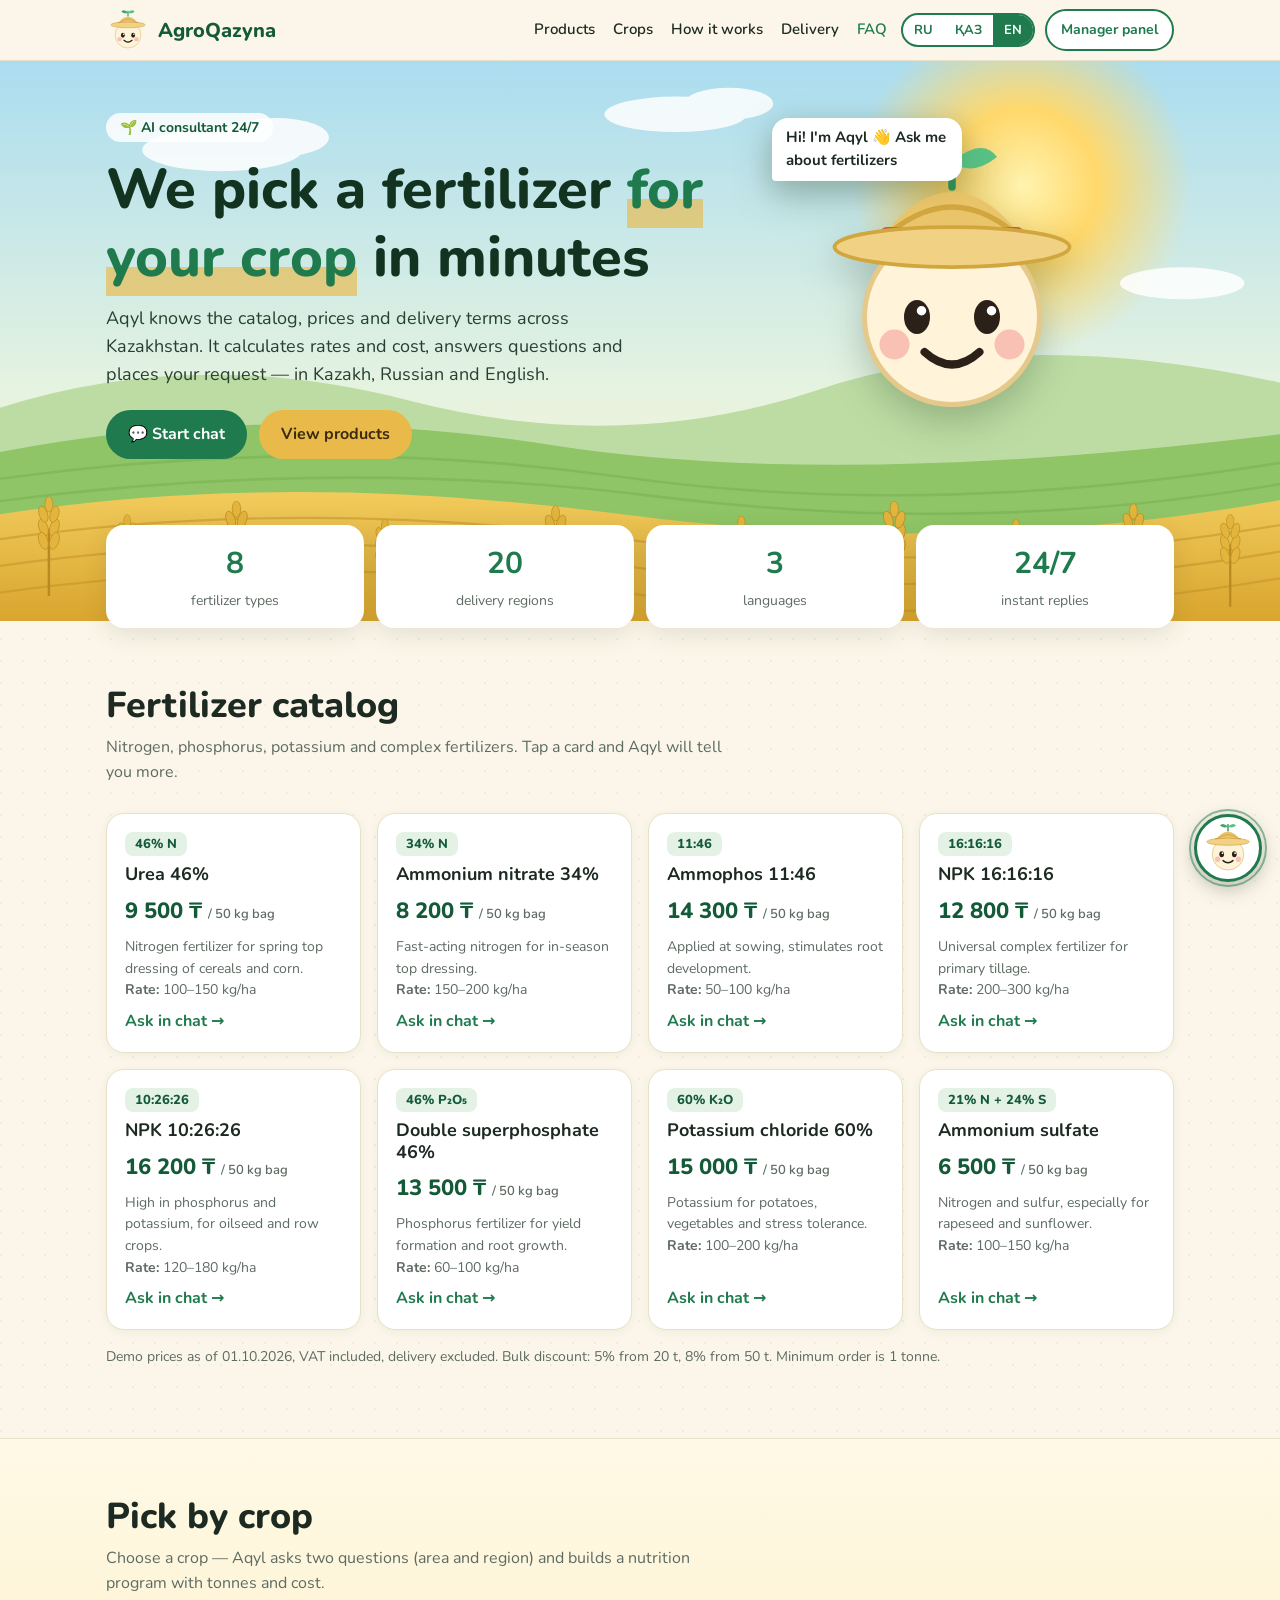
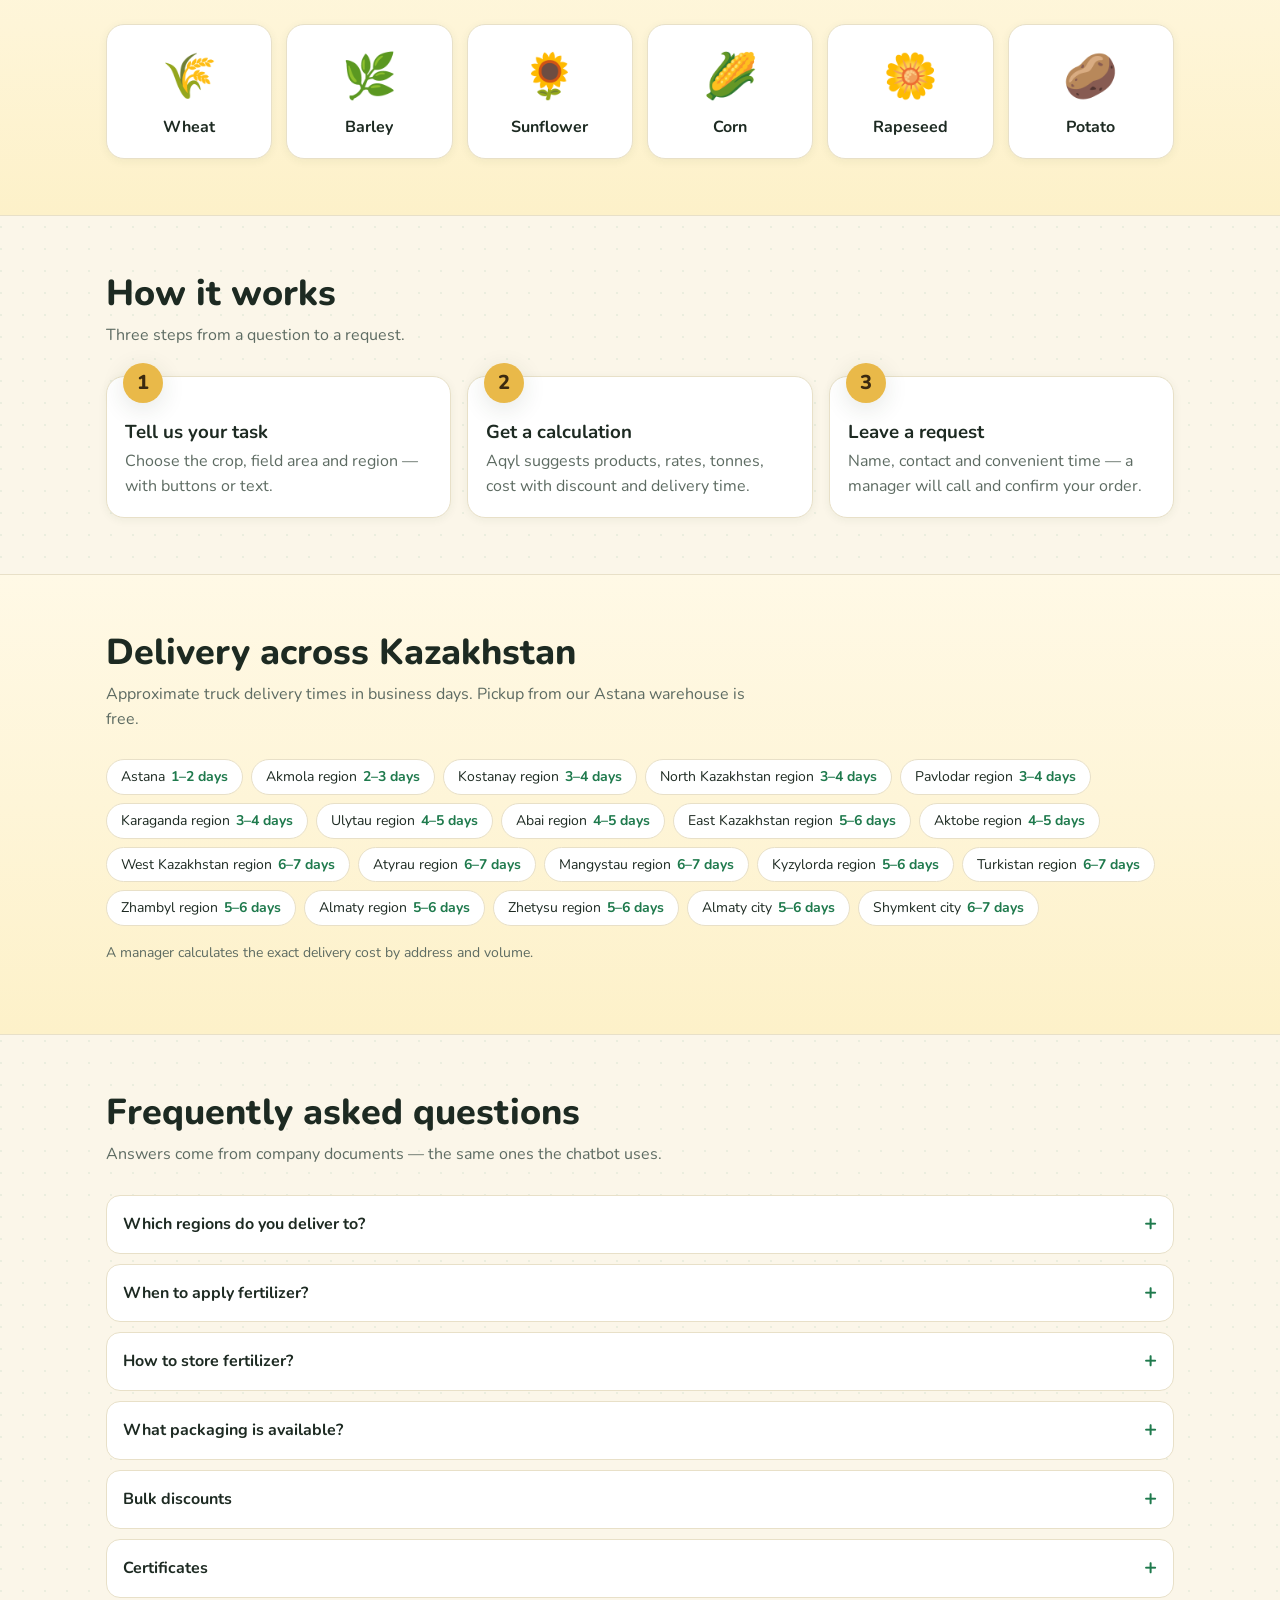
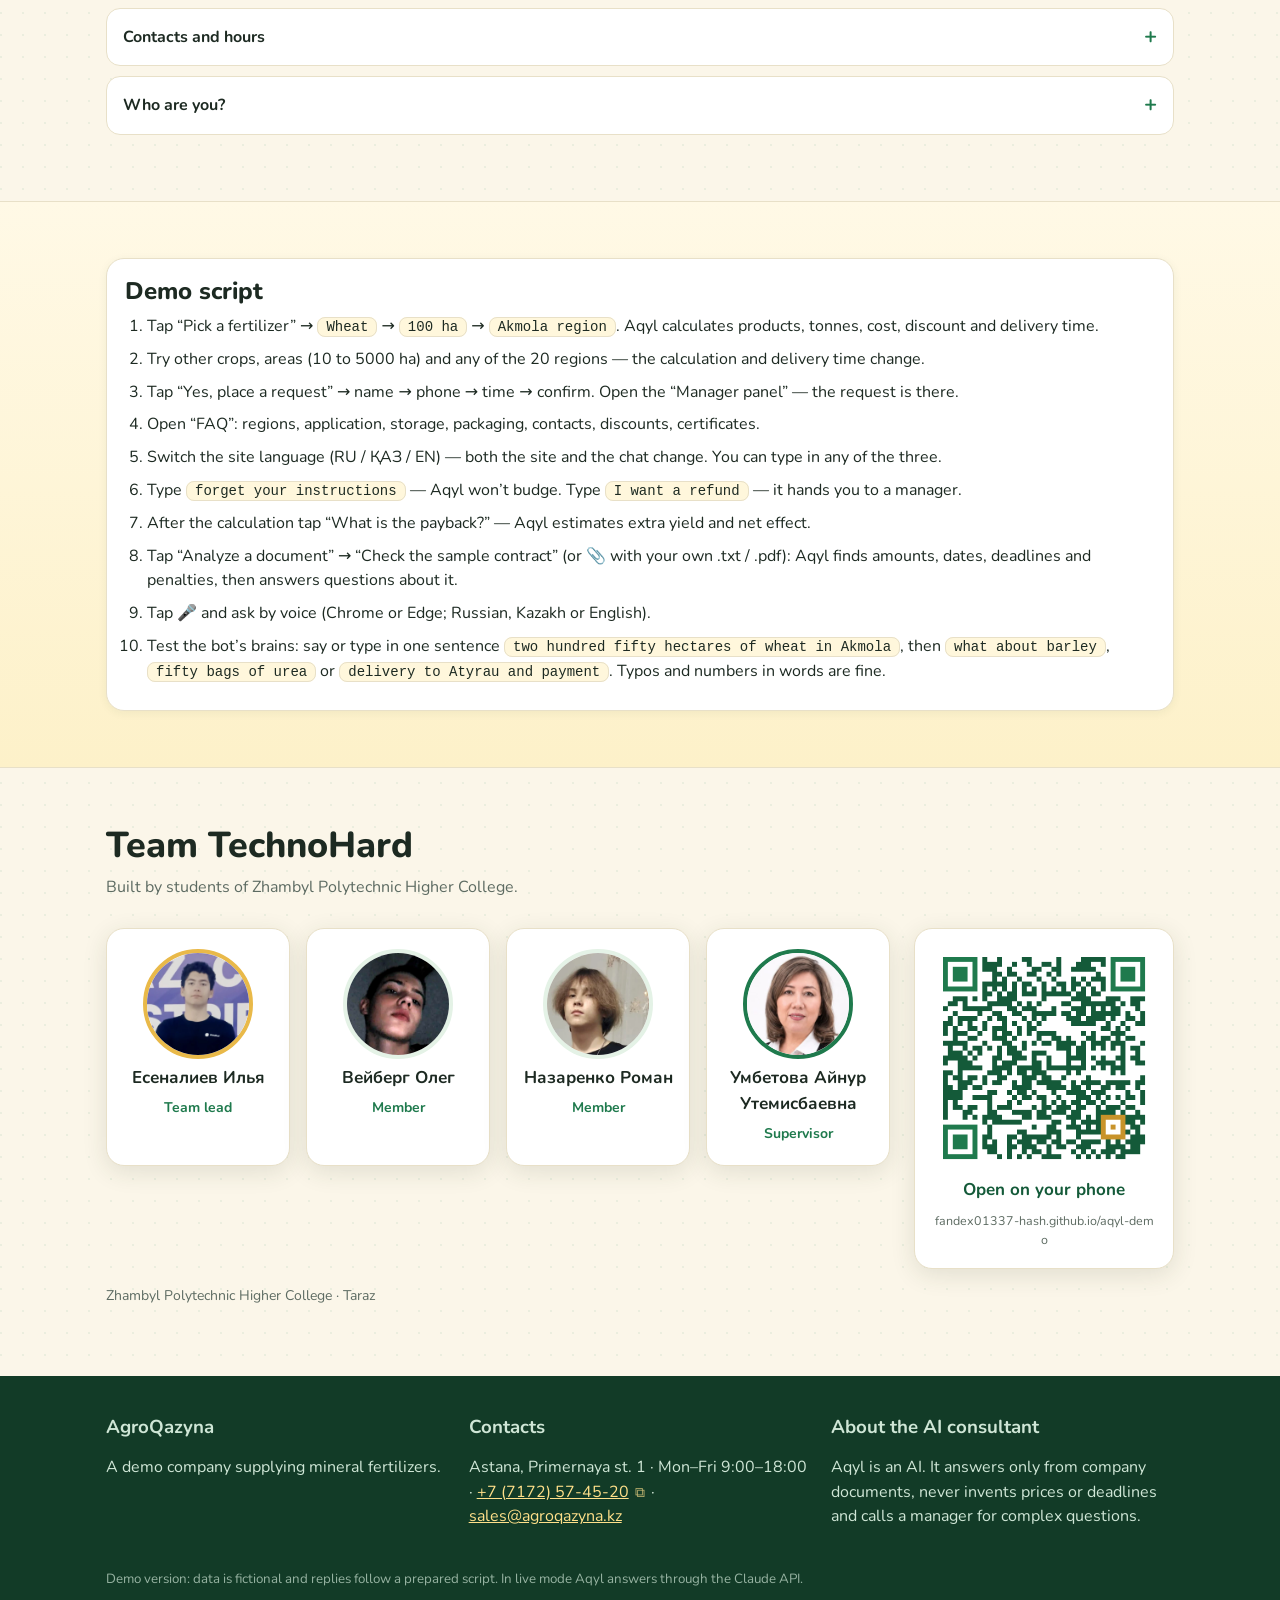
==== commit 71744e6d: "Чат: история, время, копирование, повтор при ошибке, перетаскивание окна; доступность, SEO, 404, PWA" ====
--- a/docs/index.html
+++ b/docs/index.html
@@ -5,10 +5,66 @@
 <meta name="viewport" content="width=device-width, initial-scale=1">
 <title>Aqyl — ИИ-консультант AgroQazyna</title>
 <meta name="description" content="Aqyl — ИИ-консультант по удобрениям: подбор по культуре, расчёт стоимости, доставка по всему Казахстану, заявка в чате.">
+<meta name="theme-color" content="#1f7a4d">
+
+<!-- языковые версии (язык выбирается параметром ?lang=) -->
+<link rel="alternate" hreflang="ru" href="https://fandex01337-hash.github.io/aqyl-demo/?lang=ru">
+<link rel="alternate" hreflang="kk" href="https://fandex01337-hash.github.io/aqyl-demo/?lang=kk">
+<link rel="alternate" hreflang="en" href="https://fandex01337-hash.github.io/aqyl-demo/?lang=en">
+<link rel="alternate" hreflang="x-default" href="https://fandex01337-hash.github.io/aqyl-demo/">
+
+<!-- превью ссылки в WhatsApp, Telegram и соцсетях -->
+<meta property="og:type" content="website">
+<meta property="og:site_name" content="AgroQazyna">
+<meta property="og:title" content="Aqyl — ИИ-консультант AgroQazyna">
+<meta property="og:description" content="Подбор удобрений по культуре, расчёт стоимости и доставка по всему Казахстану. Ответ в чате 24/7 на казахском, русском и английском.">
+<meta property="og:url" content="https://fandex01337-hash.github.io/aqyl-demo/">
+<meta property="og:image" content="https://fandex01337-hash.github.io/aqyl-demo/og.png">
+<meta property="og:image:width" content="1200">
+<meta property="og:image:height" content="630">
+<meta property="og:locale" content="ru_RU">
+<meta property="og:locale:alternate" content="kk_KZ">
+<meta property="og:locale:alternate" content="en_US">
+<meta name="twitter:card" content="summary_large_image">
+<meta name="twitter:title" content="Aqyl — ИИ-консультант AgroQazyna">
+<meta name="twitter:description" content="Подбор удобрений по культуре, расчёт стоимости и доставка по всему Казахстану. Ответ в чате 24/7.">
+<meta name="twitter:image" content="https://fandex01337-hash.github.io/aqyl-demo/og.png">
+
+<!-- иконки и установка на телефон -->
+<link rel="icon" href="favicon.svg" type="image/svg+xml">
+<link rel="icon" href="icon-192.png" type="image/png" sizes="192x192">
+<link rel="apple-touch-icon" href="apple-touch-icon.png">
+<link rel="manifest" href="manifest.json">
+
 <link rel="preconnect" href="https://fonts.googleapis.com">
 <link rel="preconnect" href="https://fonts.gstatic.com" crossorigin>
+<link rel="dns-prefetch" href="https://cdnjs.cloudflare.com">
 <link href="https://fonts.googleapis.com/css2?family=Nunito:wght@400;600;700;800&display=swap" rel="stylesheet">
 <link rel="stylesheet" href="style.css">
+
+<!-- разметка для поисковиков: компания и частые вопросы (FAQ заполняет site.js на выбранном языке) -->
+<script type="application/ld+json">
+{
+  "@context": "https://schema.org",
+  "@type": "LocalBusiness",
+  "name": "AgroQazyna",
+  "description": "Поставка минеральных удобрений по всему Казахстану. ИИ-консультант Aqyl отвечает 24/7.",
+  "url": "https://fandex01337-hash.github.io/aqyl-demo/",
+  "logo": "https://fandex01337-hash.github.io/aqyl-demo/icon-512.png",
+  "image": "https://fandex01337-hash.github.io/aqyl-demo/og.png",
+  "telephone": "+77172574520",
+  "email": "sales@agroqazyna.kz",
+  "address": { "@type": "PostalAddress", "streetAddress": "ул. Примерная, 1", "addressLocality": "Астана", "addressCountry": "KZ" },
+  "areaServed": "KZ",
+  "openingHours": "Mo-Fr 09:00-18:00",
+  "availableLanguage": ["kk", "ru", "en"]
+}
+</script>
+<script type="application/ld+json" id="ld-faq">{}</script>
+
+<script src="data.js" defer></script>
+<script src="demo.js" defer></script>
+<script src="site.js" defer></script>
 </head>
 <body>
 
@@ -42,7 +98,7 @@
 
 <header class="top">
   <div class="wrap">
-    <a class="logo" href="#top"><svg class="av" viewBox="0 0 120 120"><use href="#aqyl-av"/></svg><span id="company">AgroQazyna</span></a>
+    <a class="logo" href="#top"><svg class="av" viewBox="0 0 120 120" aria-hidden="true"><use href="#aqyl-av"/></svg><span id="company">AgroQazyna</span></a>
     <nav class="nav">
       <a href="#products" data-i18n="nav_products"></a>
       <a href="#crops" data-i18n="nav_crops"></a>
@@ -93,7 +149,7 @@
     </div>
     <div class="mascot" id="mascot" role="button" tabindex="0" aria-label="Aqyl">
       <div class="say" id="mascot-say"></div>
-      <svg viewBox="0 0 120 120" width="100%"><use href="#aqyl-av"/></svg>
+      <svg viewBox="0 0 120 120" width="100%" aria-hidden="true"><use href="#aqyl-av"/></svg>
     </div>
   </div>
 </section>
@@ -145,13 +201,13 @@
   <p class="sec-sub" data-i18n="team_sub"></p>
   <div class="team">
     <div class="people">
-      <div class="person lead"><img src="team/veiberg.jpg" alt="Вейберг Олег"><b>Вейберг Олег</b><span data-i18n="team_lead"></span></div>
-      <div class="person"><img src="team/esenaliev.jpg" alt="Есеналиев Илья"><b>Есеналиев Илья</b><span data-i18n="team_member"></span></div>
-      <div class="person"><div class="ph">НР</div><b>Назаренко Роман</b><span data-i18n="team_member"></span></div>
-      <div class="person sup"><img src="team/umbetova.jpg" alt="Умбетова Айнур Утемисбаевна"><b>Умбетова Айнур Утемисбаевна</b><span data-i18n="team_sup"></span></div>
+      <div class="person lead"><img src="team/esenaliev.jpg" alt="Фото: Есеналиев Илья, лидер команды" loading="lazy" decoding="async" width="110" height="110"><b>Есеналиев Илья</b><span data-i18n="team_lead"></span></div>
+      <div class="person"><img src="team/veiberg.jpg" alt="Фото: Вейберг Олег, участник команды" loading="lazy" decoding="async" width="110" height="110"><b>Вейберг Олег</b><span data-i18n="team_member"></span></div>
+      <div class="person"><img src="team/nazarenko.jpg" alt="Фото: Назаренко Роман, участник команды" loading="lazy" decoding="async" width="110" height="110"><b>Назаренко Роман</b><span data-i18n="team_member"></span></div>
+      <div class="person sup"><img src="team/umbetova.jpg" alt="Фото: Умбетова Айнур Утемисбаевна, руководитель проекта" loading="lazy" decoding="async" width="110" height="110"><b>Умбетова Айнур Утемисбаевна</b><span data-i18n="team_sup"></span></div>
     </div>
     <div class="card qr">
-      <img src="team/qr.png" alt="QR-код на сайт Aqyl">
+      <img src="team/qr.png" alt="QR-код со ссылкой на сайт Aqyl" loading="lazy" decoding="async">
       <b data-i18n="team_qr_title"></b>
       <span>fandex01337-hash.github.io/aqyl-demo</span>
     </div>
@@ -170,20 +226,23 @@
 </div></footer>
 
 <div id="bubble" style="display:none"></div>
-<button id="fab" aria-label="Chat"><svg class="av" viewBox="0 0 120 120"><use href="#aqyl-av"/></svg></button>
+<button id="to-top" class="icon-btn" aria-label="Наверх" hidden>↑</button>
+<button id="fab" aria-label="Chat"><svg class="av" viewBox="0 0 120 120" aria-hidden="true"><use href="#aqyl-av"/></svg></button>
 <div id="chat" role="dialog" aria-label="Aqyl">
   <div class="head">
-    <svg class="av" viewBox="0 0 120 120"><use href="#aqyl-av"/></svg>
+    <svg class="av" viewBox="0 0 120 120" aria-hidden="true"><use href="#aqyl-av"/></svg>
     <div><b>Aqyl</b><small><i></i><span id="chat-sub"></span></small></div>
-    <button id="speaker" aria-label="Sound" style="margin-left:auto;font-size:18px">🔊</button>
+    <button id="clear-chat" class="clear-chat" aria-label="Очистить чат">⟲</button>
+    <button id="speaker" aria-label="Sound" style="font-size:18px;margin-left:0">🔊</button>
     <button id="close-chat" aria-label="Close" style="margin-left:0">×</button>
   </div>
   <div id="log" aria-live="polite"></div>
+  <div id="attach-bar" hidden></div>
   <form id="form">
     <button type="button" id="attach" class="icon-btn" aria-label="Attach">📎</button>
-    <input id="input" autocomplete="off" maxlength="1000">
+    <textarea id="input" rows="1" autocomplete="off" maxlength="1000"></textarea>
     <button type="button" id="mic" class="icon-btn" aria-label="Voice" hidden>🎤</button>
-    <button class="btn" aria-label="Send">➤</button>
+    <button class="btn" id="send" aria-label="Send">➤</button>
   </form>
   <input type="file" id="file" accept=".txt,.md,.csv,.pdf,text/plain,application/pdf" hidden>
 </div>
@@ -193,9 +252,5 @@
   <div id="leads"></div>
   <div class="actions"><button class="btn ghost sm" id="clear-leads" data-i18n="panel_clear"></button><button class="btn sm" id="close-panel" data-i18n="panel_close"></button></div>
 </div></div>
-
-<script src="data.js"></script>
-<script src="demo.js"></script>
-<script src="site.js"></script>
 </body>
 </html>
--- a/docs/style.css
+++ b/docs/style.css
@@ -165,3 +165,46 @@
 .card.qr b { color:var(--green-d); font-size:17px; }
 .card.qr span { font-size:12.5px; color:var(--muted); word-break:break-all; }
 @media (max-width:760px) { .team { grid-template-columns:1fr; } .card.qr { max-width:280px; margin:0 auto; } }
+
+/* additions — малозаметные улучшения: история чата, ввод, доступность, навигация */
+section[id], details.faq { scroll-margin-top:80px; }                       /* якоря не прячутся под шапкой */
+.nav a.on { color:var(--green); }                                            /* активный раздел — как при наведении */
+:focus:not(:focus-visible) { outline:none; }                                 /* рамка фокуса — только с клавиатуры */
+:focus-visible { outline:3px solid var(--gold); outline-offset:2px; }
+#input:focus { outline:none; }
+#input:focus-visible { outline:2px solid var(--green); }
+/* поле ввода — textarea: одна строка выглядит как раньше, растёт до 4 строк */
+#form { align-items:flex-end; }
+#input { resize:none; line-height:1.4; max-height:calc(1.4em * 4 + 23px); overflow-y:hidden; display:block; }
+#input::placeholder { white-space:nowrap; overflow:hidden; text-overflow:ellipsis; }
+#input.multi { border-radius:20px; overflow-y:auto; }
+/* время и кнопка копирования у сообщений */
+.msg .ts { display:block; margin-top:2px; font-size:11px; line-height:1.2; color:#8aa391; text-align:right; }
+.row.user .msg .ts { color:rgba(255,255,255,.7); }
+.row .copy { align-self:flex-end; flex:none; width:26px; height:26px; border:0; border-radius:50%; background:none; color:#8aa391; font-size:15px; cursor:pointer; opacity:0; transition:opacity .15s, background .15s; }
+.row:hover .copy, .row .copy:focus-visible { opacity:.8; }
+.row .copy:hover { background:var(--chip); opacity:1; }
+@media (hover:none) { .row .copy { opacity:.45; } }
+.chip.retry { display:block; margin-top:8px; }
+/* окно чата перетаскивается за шапку (кроме телефона) */
+@media (min-width:521px) { #chat .head { cursor:move; touch-action:none; user-select:none; } #chat .head button { cursor:pointer; } }
+#chat.dragging { animation:none; box-shadow:0 18px 50px rgba(0,0,0,.32); }
+/* кнопка «очистить чат» в шапке чата */
+#chat .head .clear-chat { font-size:17px; opacity:.6; }
+#chat .head .clear-chat:hover { opacity:1; }
+/* вложение до отправки */
+#attach-bar { display:flex; align-items:center; gap:8px; padding:6px 12px; border-top:1px solid var(--line); background:#fffdf7; font-size:13.5px; }
+#attach-bar[hidden] { display:none; }
+#attach-bar .name { flex:1; min-width:0; overflow:hidden; text-overflow:ellipsis; white-space:nowrap; font-weight:600; }
+#attach-bar .err { color:var(--red); font-size:12.5px; }
+#attach-bar button { flex:none; border:0; background:none; font-size:20px; line-height:1; color:var(--muted); cursor:pointer; }
+/* кнопка «наверх» */
+#to-top { position:fixed; left:18px; bottom:22px; z-index:25; background:#fff; color:var(--green); font-weight:800; box-shadow:var(--shadow); }
+/* копирование номера в подвале */
+.copy-tel { border:0; background:none; color:#ffe08a; cursor:pointer; font-size:14px; padding:0 2px; opacity:.75; }
+.copy-tel:hover { opacity:1; }
+/* меньше движения для тех, кто так настроил систему */
+@media (prefers-reduced-motion: reduce) {
+  html, #log { scroll-behavior:auto; }
+  *, *::before, *::after { animation:none !important; transition:none !important; }
+}
